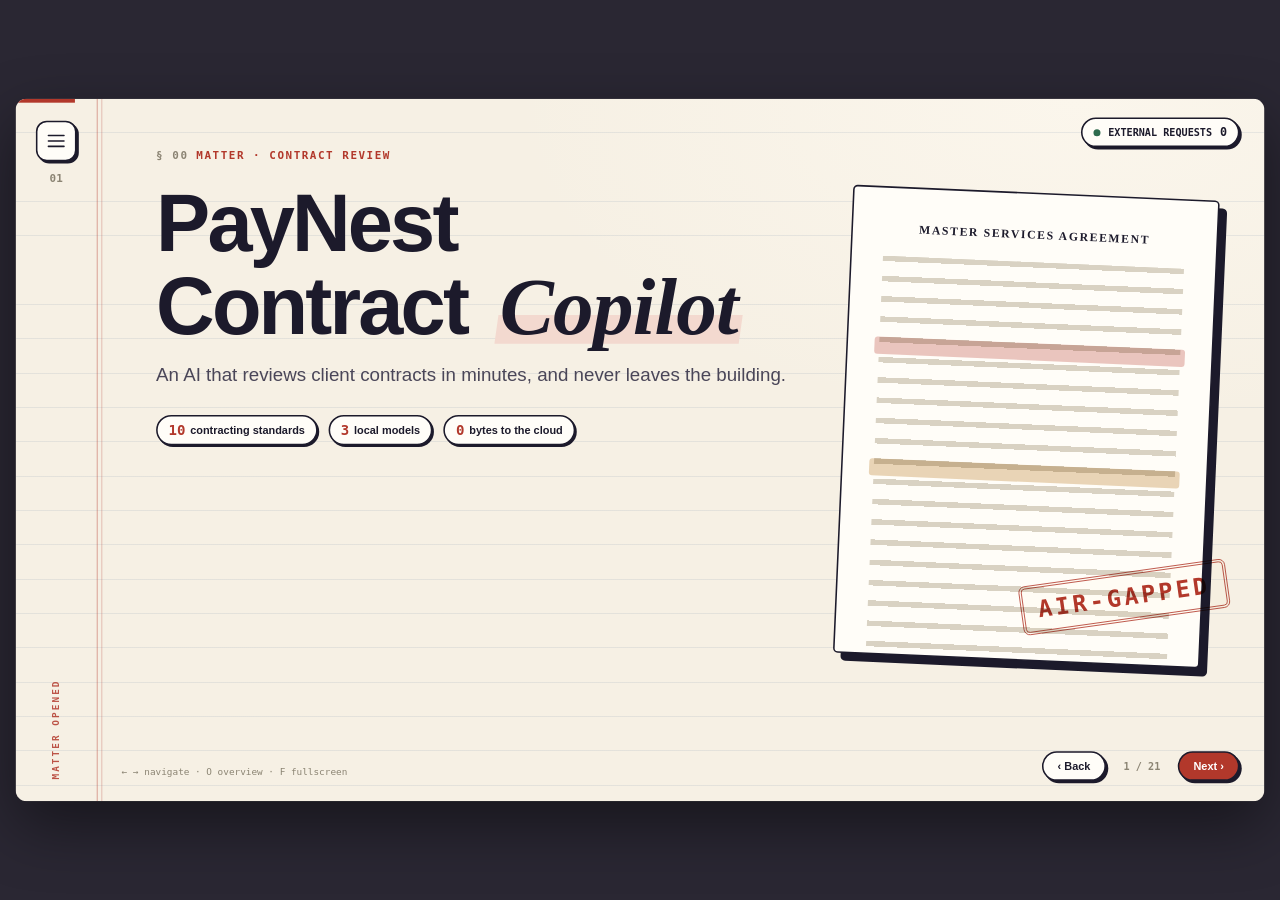
==== index.html @ e99d1cc1 "Publish the teaching presentation (GitHub Pages) Co-Authored-By: Claude Opus 5.5 <noreply@anthropic." ====
<!doctype html>
<html lang="en">
<head>
<meta charset="utf-8">
<meta name="viewport" content="width=device-width, initial-scale=1">
<title>PayNest Contract Copilot</title>
<link rel="stylesheet" href="css/deck.css?v=3">
<link rel="stylesheet" href="css/demos.css?v=3">
</head>
<body>
<!-- Icon set: inline, so the deck never fetches anything. -->
<svg width="0" height="0" style="position:absolute" aria-hidden="true">
  <symbol id="i-doc" viewBox="0 0 24 24"><path d="M14 3H6a2 2 0 0 0-2 2v14a2 2 0 0 0 2 2h12a2 2 0 0 0 2-2V9z"/><path d="M14 3v6h6M8 13h8M8 17h5"/></symbol>
  <symbol id="i-stack" viewBox="0 0 24 24"><path d="M7 3h10v4H7zM5 7h14v4H5zM3 11h18v10H3z"/><path d="M7 15h10M7 18h6"/></symbol>
  <symbol id="i-clock" viewBox="0 0 24 24"><circle cx="12" cy="12" r="9"/><path d="M12 7v5l3 2"/></symbol>
  <symbol id="i-flag" viewBox="0 0 24 24"><path d="M5 21V4M5 4h11l-2 4 2 4H5"/></symbol>
  <symbol id="i-cloud" viewBox="0 0 24 24"><path d="M7 18a5 5 0 0 1-.5-10A6 6 0 0 1 18 9a4.5 4.5 0 0 1-.5 9z"/></symbol>
  <symbol id="i-lock" viewBox="0 0 24 24"><rect x="5" y="11" width="14" height="10" rx="2"/><path d="M8 11V7a4 4 0 0 1 8 0v4"/></symbol>
  <symbol id="i-building" viewBox="0 0 24 24"><path d="M4 21V5l8-3 8 3v16M2 21h20M9 21v-4h6v4M8 8h1M15 8h1M8 12h1M15 12h1"/></symbol>
  <symbol id="i-chat" viewBox="0 0 24 24"><path d="M4 5h16v11H9l-5 4z"/><path d="M8 9h8M8 12h5"/></symbol>
  <symbol id="i-list" viewBox="0 0 24 24"><path d="M9 6h11M9 12h11M9 18h11M4 6h1M4 12h1M4 18h1"/></symbol>
  <symbol id="i-marker" viewBox="0 0 24 24"><path d="M15 4l5 5-9 9H6v-5z"/><path d="M4 21h16"/></symbol>
  <symbol id="i-pen" viewBox="0 0 24 24"><path d="M3 21c3-1 5-1 7 0s4 1 6 0M14 4l6 6-8 8-4 0 0-4z"/></symbol>
  <symbol id="i-send" viewBox="0 0 24 24"><path d="M3 11l18-8-8 18-2-8z"/></symbol>
  <symbol id="i-search" viewBox="0 0 24 24"><circle cx="11" cy="11" r="7"/><path d="M20 20l-4-4"/></symbol>
  <symbol id="i-chip" viewBox="0 0 24 24"><rect x="6" y="6" width="12" height="12" rx="2"/><path d="M9 2v4M15 2v4M9 18v4M15 18v4M2 9h4M2 15h4M18 9h4M18 15h4M10 10h4v4h-4z"/></symbol>
  <symbol id="i-shield" viewBox="0 0 24 24"><path d="M12 3l8 3v6c0 5-3.5 8-8 9-4.5-1-8-4-8-9V6z"/><path d="M9 12l2 2 4-4"/></symbol>
  <symbol id="i-eye" viewBox="0 0 24 24"><path d="M2 12s4-7 10-7 10 7 10 7-4 7-10 7S2 12 2 12z"/><circle cx="12" cy="12" r="3"/></symbol>
  <symbol id="i-gear" viewBox="0 0 24 24"><circle cx="12" cy="12" r="3"/><path d="M12 2v3M12 19v3M4.2 4.2l2.1 2.1M17.7 17.7l2.1 2.1M2 12h3M19 12h3M4.2 19.8l2.1-2.1M17.7 6.3l2.1-2.1"/></symbol>
  <symbol id="i-scale" viewBox="0 0 24 24"><path d="M12 3v18M7 21h10M5 7h14M5 7l-3 7a3 3 0 0 0 6 0zM19 7l-3 7a3 3 0 0 0 6 0z"/></symbol>
  <symbol id="i-pause" viewBox="0 0 24 24"><circle cx="12" cy="12" r="9"/><path d="M10 9v6M14 9v6"/></symbol>
  <symbol id="i-db" viewBox="0 0 24 24"><ellipse cx="12" cy="5" rx="8" ry="3"/><path d="M4 5v14c0 1.7 3.6 3 8 3s8-1.3 8-3V5M4 12c0 1.7 3.6 3 8 3s8-1.3 8-3"/></symbol>
  <symbol id="i-route" viewBox="0 0 24 24"><circle cx="5" cy="6" r="2"/><circle cx="19" cy="18" r="2"/><path d="M7 6h7a3 3 0 0 1 0 6H10a3 3 0 0 0 0 6h7"/></symbol>
  <symbol id="i-chart" viewBox="0 0 24 24"><path d="M4 20V4M4 20h16M8 16v-5M12 16V8M16 16v-3"/></symbol>
  <symbol id="i-hash" viewBox="0 0 24 24"><path d="M5 9h14M5 15h14M10 3L8 21M16 3l-2 18"/></symbol>
  <symbol id="i-bolt" viewBox="0 0 24 24"><path d="M13 2L4 14h7l-1 8 9-12h-7z"/></symbol>
  <symbol id="i-check" viewBox="0 0 24 24"><path d="M5 12l5 5 9-10"/></symbol>
  <symbol id="i-x" viewBox="0 0 24 24"><path d="M6 6l12 12M18 6L6 18"/></symbol>
  <symbol id="i-user" viewBox="0 0 24 24"><circle cx="12" cy="8" r="4"/><path d="M4 21a8 8 0 0 1 16 0"/></symbol>
  <symbol id="i-wifi" viewBox="0 0 24 24"><path d="M2 9a15 15 0 0 1 20 0M5 13a10 10 0 0 1 14 0M8.5 16.5a5 5 0 0 1 7 0M12 20h.01"/></symbol>
</svg>

<div class="stage"><div class="deck" id="deck">
  <div class="progress" id="progress"></div>
  <aside class="rail">
    <button class="menu-btn" id="menu" aria-label="All slides (O)"><i></i></button>
    <div class="rail-num" id="rail-num">01</div>
    <div class="rail-label" id="rail-label"></div>
  </aside>
  <div class="netbadge" id="netbadge" title="Real count: resources this page loaded from outside this machine">
    <span class="dot"></span><span>EXTERNAL REQUESTS</span><b id="net-count">0</b>
  </div>

  <!-- 01 Title -->
  <section class="slide" data-label="Matter opened">
    <div class="kicker"><span>§ 00</span>Matter · contract review</div>
    <h1 style="margin-top:26px">PayNest<br>Contract <em>Copilot</em></h1>
    <p class="lede">An AI that reviews client contracts in minutes, and never leaves the building.</p>
    <div class="title-chips reveal">
      <span class="chip"><b>10</b> contracting standards</span>
      <span class="chip"><b>3</b> local models</span>
      <span class="chip"><b>0</b> bytes to the cloud</span>
    </div>
    <div class="hero-doc" aria-hidden="true">
      <div class="paper-page">
        <div class="pp-head">MASTER SERVICES AGREEMENT</div>
        <div class="pp-lines"></div>
        <div class="scan-beam"></div>
      </div>
      <div class="stamp hero-stamp">Air-gapped</div>
    </div>
  </section>

  <!-- 02 Problem -->
  <section class="slide" data-label="The problem">
    <div class="kicker"><span>§ 01</span>The problem</div>
    <h2>The client writes the contract. <em>PayNest</em> carries the risk.</h2>
    <div class="body problem">
      <div class="prob-cards reveal">
        <div class="card prob"><div class="icon navy"><svg><use href="#i-stack"/></svg></div><b>Client paper</b><span>Long, one-sided, every client different</span></div>
        <div class="card prob"><div class="icon amber"><svg><use href="#i-clock"/></svg></div><b>Slow review</b><span>Lawyers read every clause by hand</span></div>
        <div class="card prob"><div class="icon"><svg><use href="#i-flag"/></svg></div><b>One miss</b><span>Can mean unlimited liability</span></div>
      </div>
      <div class="redline card">
        <div class="tag">CareWell · Clause 15.1</div>
        <p class="typed" data-text="Notwithstanding anything to the contrary in this Agreement, the Service Provider's liability for any Data Breach shall be unlimited."></p>
        <div class="stamp redline-stamp">Never accept</div>
      </div>
    </div>
  </section>

  <!-- 03 Promise -->
  <section class="slide" data-label="The promise">
    <div class="kicker"><span>§ 02</span>The promise</div>
    <h2>“Your data never leaves <em>PayNest</em>.”</h2>
    <p class="lede">So the AI can't go out. It has to come in.</p>
    <div class="body split-sketch">
      <figure class="sketch" data-src="images/05-air-gap.png" data-prompt="Air-gap"></figure>
      <div class="caps reveal">
        <div class="cap"><svg class="cap-ico"><use href="#i-lock"/></svg><p><b>Everything inside.</b> Contract, model and vectors live on one machine.</p></div>
        <div class="cap"><svg class="cap-ico"><use href="#i-cloud"/></svg><p><b>Nothing outside.</b> No internet, no external API, no cloud AI.</p></div>
        <div class="cap"><svg class="cap-ico"><use href="#i-route"/></svg><p><b>Data only moves</b> between parts that sit inside the fence.</p></div>
      </div>
    </div>
  </section>

  <!-- 04 Features -->
  <section class="slide" data-label="What it does">
    <div class="kicker"><span>§ 03</span>What it does</div>
    <h2>Upload a contract. Get a <em>negotiation plan</em>.</h2>
    <div class="body features reveal">
      <div class="feat card"><div class="icon navy"><svg><use href="#i-doc"/></svg></div><b>Plain-English summary</b><small>Key terms, each with its clause</small></div>
      <div class="feat card"><div class="icon navy"><svg><use href="#i-chat"/></svg></div><b>Ask the contract</b><small>Answers cite the page, or say “Not found”</small></div>
      <div class="feat card"><div class="icon"><svg><use href="#i-scale"/></svg></div><b>10-standard review</b><small>OK · Acceptable · Not acceptable · Missing</small></div>
      <div class="feat card"><div class="icon amber"><svg><use href="#i-marker"/></svg></div><b>Highlights in the PDF</b><small>Colour-coded, linked to each issue</small></div>
      <div class="feat card"><div class="icon ok"><svg><use href="#i-pen"/></svg></div><b>Lawyer sign-off</b><small>Risky findings wait for a human</small></div>
      <div class="feat card"><div class="icon ok"><svg><use href="#i-send"/></svg></div><b>Issues List</b><small>Formal amendments, ready to send</small></div>
    </div>
  </section>

  <!-- 05 Tech stack (sketch) -->
  <section class="slide" data-label="Tech stack">
    <div class="kicker"><span>§ 04</span>Tech stack</div>
    <h2>Every part runs <em>locally</em>.</h2>
    <div class="body split-sketch">
      <figure class="sketch" data-src="images/01-tech-stack.png" data-prompt="Prompt 1 · Tech stack"></figure>
      <div class="stack-list reveal">
        <div><span class="tag">UI</span>HTML · CSS · JS</div>
        <div><span class="tag">API</span>FastAPI</div>
        <div><span class="tag">Workflow</span>LangGraph</div>
        <div><span class="tag">Vectors</span>Chroma</div>
        <div><span class="tag">Models</span>Ollama</div>
        <div><span class="tag">Gateway</span>Bifrost</div>
        <div><span class="tag">Tracing</span>Langfuse</div>
        <div><span class="tag">Evals</span>Ragas</div>
        <p class="cap-line">Eight layers, one laptop. The cloud is crossed out.</p>
      </div>
    </div>
  </section>

  <!-- 06 Architecture (sketch) -->
  <section class="slide" data-label="Architecture">
    <div class="kicker"><span>§ 05</span>Architecture</div>
    <h2>One machine. Two zones. <em>Zero exits.</em></h2>
    <div class="body split-sketch">
      <figure class="sketch" data-src="images/02-architecture.png" data-prompt="Prompt 2 · Architecture"></figure>
      <div class="caps reveal">
        <div class="cap"><svg class="cap-ico"><use href="#i-user"/></svg><p><b>Lawyer → app.</b> Upload, chat, review in the browser.</p></div>
        <div class="cap"><svg class="cap-ico"><use href="#i-route"/></svg><p><b>App → Bifrost → Ollama.</b> Every model call through one gate.</p></div>
        <div class="cap"><svg class="cap-ico"><use href="#i-eye"/></svg><p><b>Dotted lines = traces</b> to Langfuse, on the same machine.</p></div>
        <div class="cap"><svg class="cap-ico"><use href="#i-x"/></svg><p><b>The wall.</b> Internet only for the one-time model download.</p></div>
      </div>
    </div>
  </section>

  <!-- 07 LIVE air-gap -->
  <section class="slide" data-label="Live · air-gap" data-demo="airgap">
    <div class="kicker"><span>§ 06</span>Live demo · <span class="live">simulated flow, real routes</span></div>
    <h2>Watch the packets. <em>None</em> leave.</h2>
    <div class="body" id="airgap"></div>
  </section>

  <!-- 08 Pipeline (sketch) -->
  <section class="slide" data-label="Pipeline">
    <div class="kicker"><span>§ 07</span>The pipeline</div>
    <h2>From PDF to <em>signed-off</em> review.</h2>
    <div class="body pipe">
      <figure class="sketch pipe-sketch" data-src="images/03-pipeline.png" data-prompt="Prompt 3 · Pipeline"></figure>
      <div class="pipe-notes reveal">
        <div class="cap"><svg class="cap-ico"><use href="#i-search"/></svg><p><b>1–4 · Find.</b> Cut the PDF into clauses, embed, pick the best 6 per standard.</p></div>
        <div class="cap"><svg class="cap-ico"><use href="#i-chip"/></svg><p><b>5 · Read.</b> The model labels one standard at a time.</p></div>
        <div class="cap"><svg class="cap-ico"><use href="#i-shield"/></svg><p><b>6–8 · Decide.</b> Python verifies and scores; a lawyer signs.</p></div>
      </div>
    </div>
  </section>

  <!-- 09 LIVE ingest -->
  <section class="slide" data-label="Live · ingest" data-demo="ingest">
    <div class="kicker"><span>§ 08</span>Live demo · upload</div>
    <h2>A contract becomes <em>clauses</em>.</h2>
    <div class="body" id="ingest"></div>
  </section>

  <!-- 10 Standards -->
  <section class="slide" data-label="The standards" data-demo="standards">
    <div class="kicker"><span>§ 09</span>The yardstick</div>
    <h2>Ten <em>standards</em>. Click one.</h2>
    <div class="body" id="standards"></div>
  </section>

  <!-- 11 LLM reads, Python decides -->
  <section class="slide" data-label="Reads vs decides" data-demo="split">
    <div class="kicker"><span>§ 10</span>The core rule</div>
    <h2>The model <em>reads</em>. Python <em>decides</em>.</h2>
    <div class="body" id="split"></div>
  </section>

  <!-- 12 LIVE review -->
  <section class="slide" data-label="Live · review" data-demo="review">
    <div class="kicker"><span>§ 11</span>Live replay · CareWell Hospitals</div>
    <h2>One click. <em>Ten verdicts.</em></h2>
    <div class="body" id="review"></div>
  </section>

  <!-- 12b Safety layers -->
  <section class="slide" data-label="Safety layers">
    <div class="kicker"><span>§ 12</span>Safety nets</div>
    <h2>Four nets. <em>One direction.</em></h2>
    <div class="body safety">
      <figure class="sketch tall" data-src="images/06-safety-layers.png" data-prompt="Safety layers"></figure>
      <div class="caps reveal">
        <div class="cap"><svg class="cap-ico"><use href="#i-shield"/></svg><p><b>Quote checked.</b> Not in the PDF? A lawyer decides.</p></div>
        <div class="cap"><svg class="cap-ico"><use href="#i-flag"/></svg><p><b>Walk-away words.</b> “Unlimited”, “at any time” trip an alarm.</p></div>
        <div class="cap"><svg class="cap-ico"><use href="#i-clock"/></svg><p><b>Days &amp; percent.</b> Python reads the number, not the model.</p></div>
        <div class="cap"><svg class="cap-ico"><use href="#i-pause"/></svg><p><b>Lawyer review.</b> Risky findings wait for a human.</p></div>
        <div class="note">Every net can only make a verdict <b>stricter</b>. Never milder.</div>
      </div>
    </div>
  </section>

  <!-- 13 LIVE grounding -->
  <section class="slide" data-label="Live · grounding" data-demo="grounding">
    <div class="kicker"><span>§ 13</span>Safety net 1 · grounding guard</div>
    <h2>No quote, no <em>claim</em>.</h2>
    <div class="body" id="grounding"></div>
  </section>

  <!-- 14 LIVE numbers + red flags -->
  <section class="slide" data-label="Live · checks" data-demo="checks">
    <div class="kicker"><span>§ 14</span>Safety net 2 · stricter-only checks</div>
    <h2>Python double-checks the <em>numbers</em>.</h2>
    <div class="body" id="checks"></div>
  </section>

  <!-- 15 Prompt injection -->
  <section class="slide" data-label="Prompt injection" data-demo="inject">
    <div class="kicker"><span>§ 15</span>Planted attack · Northstar Bank</div>
    <h2>The contract tried to <em>instruct</em> the AI.</h2>
    <div class="body" id="inject"></div>
  </section>

  <!-- 16 LIVE score -->
  <section class="slide" data-label="Live · score" data-demo="score">
    <div class="kicker"><span>§ 16</span>Live calculator</div>
    <h2>Risk is <em>arithmetic</em>, not vibes.</h2>
    <div class="body" id="score"></div>
  </section>

  <!-- 17 Human gate -->
  <section class="slide" data-label="Human gate" data-demo="gate">
    <div class="kicker"><span>§ 17</span>Live demo · LangGraph interrupt</div>
    <h2>High risk? A <em>lawyer</em> signs.</h2>
    <div class="body" id="gate"></div>
  </section>

  <!-- 18 Observability -->
  <section class="slide" data-label="Observability">
    <div class="kicker"><span>§ 18</span>Observability</div>
    <h2>See every step. <em>Locally.</em></h2>
    <div class="body split-sketch">
      <figure class="sketch" data-src="images/04-observability.png" data-prompt="Prompt 4 · Observability"></figure>
      <div class="obs reveal">
        <div class="card obs-row"><div class="icon navy"><svg><use href="#i-route"/></svg></div><div><b>Bifrost</b><span>Which model? How long? Allowed?</span></div></div>
        <div class="card obs-row"><div class="icon"><svg><use href="#i-eye"/></svg></div><div><b>Langfuse</b><span>Which clauses, which prompt, which answer</span></div></div>
        <div class="card obs-row"><div class="icon ok"><svg><use href="#i-check"/></svg></div><div><b>Ragas</b><span>Is the answer faithful to the contract?</span></div></div>
      </div>
    </div>
  </section>

  <!-- 19 Results -->
  <section class="slide" data-label="Results" data-demo="results">
    <div class="kicker"><span>§ 19</span>Evaluation · 5 synthetic contracts</div>
    <h2>Tested. <em>Honestly.</em></h2>
    <div class="body" id="results"></div>
  </section>

  <!-- 20 Close -->
  <section class="slide" data-label="Takeaways" data-demo="close">
    <div class="kicker"><span>§ 20</span>Takeaways</div>
    <h2>Five ideas to take <em>home</em>.</h2>
    <div class="body" id="close"></div>
  </section>

  <div class="hint">← → navigate · O overview · F fullscreen</div>
  <nav class="nav">
    <button class="back" id="back">‹ Back</button>
    <span class="count" id="count">1 / 20</span>
    <button class="next" id="next">Next ›</button>
  </nav>
  <div class="overview" id="overview"><h3>ALL SLIDES · press O to close</h3><div class="ov-grid" id="ov-grid"></div></div>
</div></div>

<script src="js/data.js?v=3"></script>
<script src="js/deck.js?v=3"></script>
<script src="js/demo_airgap.js?v=3"></script>
<script src="js/demo_ingest.js?v=3"></script>
<script src="js/demo_standards.js?v=3"></script>
<script src="js/demo_review.js?v=3"></script>
<script src="js/demo_guards.js?v=3"></script>
<script src="js/demo_score.js?v=3"></script>
<script src="js/demo_gate.js?v=3"></script>
<script src="js/demo_results.js?v=3"></script>
</body>
</html>
---- css/deck.css ----
/* PayNest Contract Copilot — deck theme. Legal pad paper, seal-red ink, hard shadows.
   System fonts only: this deck makes no network requests (see the live counter, top right). */
:root {
  --paper: #f6f0e4; --paper-2: #efe6d3; --card: #fffdf8;
  --ink: #1c1a2b; --ink-2: #4a4658; --muted: #8b8473; --line: #d8ccb5; --rule: rgba(64, 98, 140, .10);
  --seal: #b2382b; --seal-soft: #f3d9cf; --ok: #2e6b4e; --ok-soft: #d8eadf;
  --amber: #b7791f; --amber-soft: #f7e7c3; --navy: #23305e; --navy-soft: #dfe3f1; --hl: #f5df7a;
  --shadow: 5px 5px 0 var(--ink); --shadow-sm: 3px 3px 0 var(--ink);
  --sans: -apple-system, BlinkMacSystemFont, "SF Pro Display", "Helvetica Neue", Arial, sans-serif;
  --serif: Charter, "Bitstream Charter", "Iowan Old Style", Georgia, serif;
  --mono: ui-monospace, "SF Mono", Menlo, Consolas, monospace;
}
* { box-sizing: border-box; }
html, body { margin: 0; height: 100%; background: #2a2733; overflow: hidden; }
body { font-family: var(--sans); color: var(--ink); -webkit-font-smoothing: antialiased; }
button { font: inherit; color: inherit; cursor: pointer; }

/* ---------- Stage: a fixed 1600×900 canvas scaled to the window ---------- */
.stage { position: fixed; inset: 0; overflow: hidden; }
.deck {
  position: absolute; left: 50%; top: 50%; width: 1600px; height: 900px; overflow: hidden;
  transform-origin: 50% 50%; transform: translate(-50%, -50%); border-radius: 14px; box-shadow: 0 30px 80px rgba(0,0,0,.45);
  background:
    repeating-linear-gradient(to bottom, transparent 0 43px, var(--rule) 43px 44px),
    radial-gradient(1200px 700px at 85% 0%, #fbf6ec 0%, transparent 60%), var(--paper);
}
.deck::before { /* legal-pad double margin rule */
  content: ""; position: absolute; top: 0; bottom: 0; left: 104px; width: 5px; z-index: 2; pointer-events: none;
  border-left: 1.5px solid rgba(178,56,43,.55); border-right: 1.5px solid rgba(178,56,43,.35);
}
.progress { position: absolute; top: 0; left: 0; height: 5px; background: var(--seal); z-index: 5; transition: width .5s cubic-bezier(.2,.8,.2,1); }

/* ---------- Rail ---------- */
.rail { position: absolute; left: 0; top: 0; bottom: 0; width: 104px; display: flex; flex-direction: column; align-items: center; padding: 28px 0; z-index: 4; }
.menu-btn { width: 52px; height: 52px; border: 2.5px solid var(--ink); border-radius: 14px; background: var(--card); box-shadow: var(--shadow-sm); display: grid; place-items: center; transition: transform .15s; }
.menu-btn:hover { transform: translate(-1px,-1px); box-shadow: 4px 4px 0 var(--ink); }
.menu-btn i { display: block; width: 22px; height: 2.5px; background: var(--ink); border-radius: 2px; box-shadow: 0 -7px 0 var(--ink), 0 7px 0 var(--ink); }
.rail-num { margin-top: 14px; font: 600 14px var(--mono); color: var(--muted); }
.rail-label { margin-top: auto; writing-mode: vertical-rl; transform: rotate(180deg); font: 600 12px var(--mono); letter-spacing: .22em; color: var(--seal); text-transform: uppercase; opacity: .85; }

/* ---------- Top-right live network badge ---------- */
.netbadge { position: absolute; top: 24px; right: 32px; z-index: 6; display: flex; align-items: center; gap: 10px; padding: 8px 14px; border: 2px solid var(--ink); border-radius: 999px; background: var(--card); box-shadow: var(--shadow-sm); font: 600 13px var(--mono); }
.netbadge .dot { width: 9px; height: 9px; border-radius: 50%; background: var(--ok); box-shadow: 0 0 0 0 rgba(46,107,78,.6); animation: pulse 2s infinite; }
.netbadge.bad .dot { background: var(--seal); }
.netbadge b { font-size: 15px; }
@keyframes pulse { 70% { box-shadow: 0 0 0 9px rgba(46,107,78,0); } 100% { box-shadow: 0 0 0 0 rgba(46,107,78,0); } }

/* ---------- Footer nav ---------- */
.nav { position: absolute; right: 32px; bottom: 26px; display: flex; align-items: center; gap: 14px; z-index: 6; }
.nav button { padding: 9px 18px; border: 2.5px solid var(--ink); border-radius: 999px; background: var(--card); box-shadow: var(--shadow-sm); font-weight: 700; font-size: 14px; }
.nav .next { background: var(--seal); color: #fff; }
.nav button:active { transform: translate(2px,2px); box-shadow: 1px 1px 0 var(--ink); }
.nav .count { font: 600 13px var(--mono); color: var(--muted); min-width: 64px; text-align: center; }
.hint { position: absolute; left: 136px; bottom: 30px; font: 12px var(--mono); color: var(--muted); z-index: 6; }

/* ---------- Slides ---------- */
.slide { position: absolute; inset: 0 0 0 104px; padding: 64px 72px 90px 76px; opacity: 0; visibility: hidden; transform: translateX(40px); transition: opacity .55s ease, transform .65s cubic-bezier(.2,.8,.2,1), visibility 0s .6s; }
.slide.active { opacity: 1; visibility: visible; transform: none; transition: opacity .55s ease, transform .65s cubic-bezier(.2,.8,.2,1); }
.slide.prev { transform: translateX(-40px); }
.kicker { font: 600 14px var(--mono); letter-spacing: .14em; color: var(--seal); text-transform: uppercase; }
.kicker span { color: var(--muted); margin-right: 10px; }
h1, h2 { margin: 10px 0 0; font-weight: 850; letter-spacing: -.035em; line-height: 1.02; }
h1 { font-size: 104px; }
h2 { font-size: 62px; max-width: 1180px; }
em { font-family: var(--serif); font-style: italic; font-weight: 700; letter-spacing: -.01em; position: relative; z-index: 0; white-space: nowrap; margin: 0 .1em 0 .16em; }
em::after { content: ""; position: absolute; left: -4px; right: -4px; bottom: .08em; height: .36em; background: var(--seal-soft); z-index: -1; transform: skewX(-8deg); }
.lede { margin-top: 18px; font-size: 24px; color: var(--ink-2); max-width: 900px; line-height: 1.4; }
.body { position: absolute; left: 76px; right: 72px; top: 250px; bottom: 96px; }

/* ---------- Building blocks ---------- */
.card { background: var(--card); border: 2.5px solid var(--ink); border-radius: 18px; box-shadow: var(--shadow); }
.tag { display: inline-block; padding: 4px 10px; border-radius: 6px; background: var(--ink); color: #fff; font: 700 11px var(--mono); letter-spacing: .14em; text-transform: uppercase; }
.icon { width: 76px; height: 76px; border: 2.5px solid var(--ink); border-radius: 20px; display: grid; place-items: center; box-shadow: var(--shadow-sm); background: var(--seal); color: #fff; flex: none; }
.icon svg { width: 40px; height: 40px; stroke: currentColor; fill: none; stroke-width: 2; stroke-linecap: round; stroke-linejoin: round; }
.icon.navy { background: var(--navy); } .icon.ok { background: var(--ok); } .icon.amber { background: var(--amber); } .icon.paper { background: var(--card); color: var(--ink); }
.note { background: #fbf2c4; border: 2px solid #e6d38a; padding: 14px 18px; font-size: 17px; line-height: 1.45; box-shadow: 2px 3px 0 rgba(0,0,0,.08); transform: rotate(-.6deg); }
.mono { font-family: var(--mono); }
.stamp { display: inline-block; padding: 10px 18px; border: 4px double var(--seal); color: var(--seal); font: 800 22px var(--mono); letter-spacing: .14em; text-transform: uppercase; border-radius: 8px; transform: rotate(-8deg); background: rgba(255,253,248,.6); mix-blend-mode: multiply; }
.stamp.ok { border-color: var(--ok); color: var(--ok); }
.stamp.drop { animation: stampin .5s cubic-bezier(.3,1.6,.5,1) both; }
@keyframes stampin { from { opacity: 0; transform: rotate(-8deg) scale(2.2); } to { opacity: 1; transform: rotate(-8deg) scale(1); } }
.pill { display: inline-flex; align-items: center; gap: 6px; padding: 4px 11px; border-radius: 999px; font: 700 13px var(--sans); border: 1.5px solid currentColor; white-space: nowrap; }
.s-ok { color: var(--ok); background: var(--ok-soft); } .s-acc { color: #8a5a10; background: var(--amber-soft); }
.s-no { color: var(--seal); background: var(--seal-soft); } .s-miss { color: #7a1f17; background: #f0c6bd; }
.s-fine { color: var(--ink-2); background: #ebe5d8; } .s-na { color: var(--muted); background: #eee9de; } .s-rev { color: var(--navy); background: var(--navy-soft); }
.btn { padding: 12px 20px; border: 2.5px solid var(--ink); border-radius: 12px; background: var(--card); box-shadow: var(--shadow-sm); font-weight: 750; font-size: 16px; transition: transform .1s; }
.btn.primary { background: var(--ink); color: #fff; } .btn.seal { background: var(--seal); color: #fff; }
.btn:hover { transform: translate(-1px,-1px); } .btn:active { transform: translate(2px,2px); box-shadow: 1px 1px 0 var(--ink); }
.btn:disabled { opacity: .45; cursor: default; transform: none; }
.live { display: inline-flex; align-items: center; gap: 7px; font: 700 12px var(--mono); letter-spacing: .14em; color: var(--seal); }
.live::before { content: ""; width: 8px; height: 8px; border-radius: 50%; background: var(--seal); animation: blink 1.2s infinite; }
@keyframes blink { 50% { opacity: .2; } }
.reveal > * { opacity: 0; transform: translateY(16px); }
.slide.active .reveal > * { animation: rise .6s cubic-bezier(.2,.8,.2,1) forwards; }
.slide.active .reveal > *:nth-child(2) { animation-delay: .1s; } .slide.active .reveal > *:nth-child(3) { animation-delay: .2s; }
.slide.active .reveal > *:nth-child(4) { animation-delay: .3s; } .slide.active .reveal > *:nth-child(5) { animation-delay: .4s; }
.slide.active .reveal > *:nth-child(6) { animation-delay: .5s; } .slide.active .reveal > *:nth-child(7) { animation-delay: .6s; }
.slide.active .reveal > *:nth-child(8) { animation-delay: .7s; }
@keyframes rise { to { opacity: 1; transform: none; } }

/* ---------- Sketch image slots (Excalidraw images) ---------- */
.sketch { position: relative; margin: 0; border: 2.5px dashed var(--line); border-radius: 18px; background: rgba(255,253,248,.55); display: grid; place-items: center; overflow: hidden; }
.sketch img { width: 100%; height: 100%; max-height: 100%; object-fit: contain; display: block; min-height: 0; }
.sketch.loaded { border: 2.5px solid var(--ink); background: #fbf2e6; box-shadow: var(--shadow); }
.sketch .ph { text-align: center; color: var(--muted); font: 15px var(--mono); line-height: 1.7; padding: 20px; }
.sketch .ph b { display: block; color: var(--ink-2); font-size: 18px; }
.sketch.loaded .ph { display: none; }

/* ---------- Overview (press O) ---------- */
.overview { position: absolute; inset: 0; z-index: 20; background: rgba(28,26,43,.94); padding: 50px 60px; display: none; overflow: auto; }
.overview.open { display: block; }
.overview h3 { color: #fff; font: 700 14px var(--mono); letter-spacing: .2em; margin: 0 0 24px; }
.ov-grid { display: grid; grid-template-columns: repeat(5, 1fr); gap: 18px; }
.ov-item { text-align: left; padding: 16px 18px; min-height: 110px; border-radius: 14px; border: 2px solid #4a4658; background: #2d2a3d; color: #e9e3d6; transition: transform .15s, border-color .15s; }
.ov-item:hover, .ov-item.cur { border-color: var(--seal); transform: translateY(-3px); }
.ov-item small { display: block; font: 600 12px var(--mono); color: #c98a7f; letter-spacing: .12em; margin-bottom: 8px; }
.ov-item span { font-weight: 750; font-size: 17px; line-height: 1.25; }
---- css/demos.css ----
/* Slide layouts and live demos. */
.muted { color: var(--muted); }
.chip { display: inline-flex; align-items: center; gap: 6px; padding: 7px 14px; border: 2px solid var(--ink); border-radius: 999px; background: var(--card); font: 600 14px var(--sans); box-shadow: 2px 2px 0 var(--ink); }
.chip b { font: 800 18px var(--mono); color: var(--seal); }
.meter { position: relative; height: 14px; margin-top: 14px; border-radius: 8px; border: 2px solid var(--ink);
  background: linear-gradient(90deg, var(--ok-soft) 0 20%, var(--amber-soft) 20% 45%, var(--seal-soft) 45% 70%, #e9b3a8 70%); }
.meter i { position: absolute; top: -8px; width: 4px; height: 26px; margin-left: -2px; background: var(--ink); border-radius: 2px; transition: left .25s; }
.meter-scale { display: grid; grid-template-columns: 20fr 25fr 25fr 30fr; margin-top: 6px; font-size: 11px; color: var(--muted); }
.rv-num b { font: 850 64px var(--sans); letter-spacing: -.04em; } .rv-num small { font: 600 18px var(--mono); color: var(--muted); }

/* 01 title */
.title-chips { display: flex; gap: 14px; margin-top: 34px; }
.hero-doc { position: absolute; right: 70px; top: 120px; width: 470px; height: 600px; }
.paper-page { position: absolute; inset: 0; background: var(--card); border: 2.5px solid var(--ink); border-radius: 6px; box-shadow: 10px 10px 0 var(--ink); padding: 44px 40px; overflow: hidden; transform: rotate(2.5deg); }
.pp-head { font: 700 15px var(--serif); text-align: center; letter-spacing: .14em; margin-bottom: 26px; }
.pp-lines { height: 100%; background: repeating-linear-gradient(to bottom, #d9d2c3 0 7px, transparent 7px 26px); position: relative; }
.pp-lines::before, .pp-lines::after { content: ""; position: absolute; left: -6px; right: -6px; height: 22px; border-radius: 4px; mix-blend-mode: multiply; animation: hl 6s infinite; }
.pp-lines::before { top: 104px; background: rgba(178,56,43,.28); }
.pp-lines::after { top: 260px; background: rgba(183,121,31,.3); animation-delay: 1.2s; }
@keyframes hl { 0%, 25% { opacity: 0; transform: scaleX(0); transform-origin: left; } 35%, 90% { opacity: 1; transform: scaleX(1); } 100% { opacity: 0; } }
.scan-beam { position: absolute; left: 0; right: 0; height: 70px; top: -70px; background: linear-gradient(to bottom, transparent, rgba(35,48,94,.14), transparent); border-bottom: 2px solid rgba(35,48,94,.45); animation: scan 3.6s cubic-bezier(.5,0,.5,1) infinite; }
@keyframes scan { to { top: 100%; } }
.hero-stamp { position: absolute; right: -24px; bottom: 50px; font-size: 30px; animation: stampin .6s 1s cubic-bezier(.3,1.6,.5,1) both; }

/* 02 problem */
.prob-cards { display: grid; grid-template-columns: repeat(3, 1fr); gap: 26px; }
.prob { padding: 26px; display: flex; flex-direction: column; gap: 10px; }
.prob b { font-size: 26px; margin-top: 10px; } .prob span { color: var(--ink-2); font-size: 18px; }
.redline { margin-top: 34px; padding: 26px 30px; position: relative; }
.typed { font: 26px/1.5 var(--serif); margin: 14px 0 0; min-height: 80px; }
.typed.done { background: linear-gradient(transparent 62%, var(--seal-soft) 62%); }
.typed::after { content: "▍"; color: var(--seal); animation: blink 1s infinite; } .typed.done::after { content: ""; }
.redline-stamp { position: absolute; right: 30px; top: -22px; }

/* 03 promise */
.promise { display: grid; grid-template-columns: 1fr 120px 1.4fr; align-items: center; gap: 30px; }
.icon.big { width: 120px; height: 120px; border-radius: 30px; } .icon.big svg { width: 64px; height: 64px; }
.promise-cloud { display: flex; flex-direction: column; align-items: center; gap: 16px; font: 700 22px var(--sans); position: relative; opacity: .7; }
.promise-cloud .stamp { position: absolute; top: -46px; right: -10px; font-size: 18px; }
.promise-wall { height: 360px; display: grid; place-items: center; background: repeating-linear-gradient(0deg, var(--seal) 0 26px, #8e2a20 26px 30px); border: 2.5px solid var(--ink); border-radius: 10px; box-shadow: var(--shadow); color: #fff; }
.promise-wall svg { width: 50px; height: 50px; stroke: currentColor; fill: none; stroke-width: 2; background: var(--seal); padding: 6px; border-radius: 8px; }
.promise-home { padding: 34px; display: flex; flex-direction: column; align-items: center; gap: 22px; } .promise-home > b { font-size: 24px; }
.home-row { display: flex; gap: 12px; flex-wrap: wrap; justify-content: center; }
.mini { display: inline-flex; align-items: center; gap: 8px; padding: 9px 14px; border: 2px solid var(--ink); border-radius: 12px; font-weight: 700; background: var(--paper); }
.mini svg { width: 22px; height: 22px; stroke: var(--seal); fill: none; stroke-width: 2; }

/* 04 features */
.features { display: grid; grid-template-columns: repeat(3, 1fr); grid-template-rows: 1fr 1fr; gap: 24px; }
.feat { padding: 26px; display: flex; flex-direction: column; gap: 10px; transition: transform .2s; }
.feat:hover { transform: translate(-3px,-3px); box-shadow: 8px 8px 0 var(--ink); }
.feat b { font-size: 24px; margin-top: 8px; } .feat small { font-size: 16px; color: var(--ink-2); }

/* sketch slides */
.split-sketch { display: grid; grid-template-columns: 1fr 380px; gap: 34px; }
.stack-list { display: grid; gap: 10px; align-content: center; }
.stack-list div { display: flex; align-items: center; gap: 12px; font-weight: 700; font-size: 19px; padding: 8px 12px; background: var(--card); border: 2px solid var(--ink); border-radius: 12px; }
.stack-list .tag { width: 96px; text-align: center; }
.zones { display: grid; gap: 20px; align-content: center; }
.zone { padding: 20px 22px; } .zone p { margin: 10px 0 0; font-size: 21px; font-weight: 700; }
.zone.dashed { border-style: dashed; box-shadow: none; background: transparent; }
.obs { display: grid; gap: 18px; align-content: center; }
.obs-row { display: flex; gap: 16px; align-items: center; padding: 18px; }
.obs-row b { display: block; font-size: 22px; } .obs-row span { color: var(--ink-2); font-size: 16px; }
.pipe { display: grid; grid-template-rows: 1fr auto; gap: 22px; }
.pipe-strip { display: grid; grid-template-columns: repeat(8, 1fr); gap: 10px; }
.pipe-strip div { display: flex; flex-direction: column; align-items: center; gap: 6px; padding: 12px 6px; border: 2px solid var(--ink); border-radius: 14px; background: var(--card); font-weight: 750; font-size: 15px; animation: lit 8s infinite; }
.pipe-strip svg { width: 28px; height: 28px; stroke: var(--seal); fill: none; stroke-width: 2; }
.pipe-strip div:nth-child(2) { animation-delay: 1s; } .pipe-strip div:nth-child(3) { animation-delay: 2s; } .pipe-strip div:nth-child(4) { animation-delay: 3s; }
.pipe-strip div:nth-child(5) { animation-delay: 4s; } .pipe-strip div:nth-child(6) { animation-delay: 5s; } .pipe-strip div:nth-child(7) { animation-delay: 6s; } .pipe-strip div:nth-child(8) { animation-delay: 7s; }
@keyframes lit { 0%, 12% { background: var(--ink); color: #fff; box-shadow: 4px 4px 0 var(--seal); transform: translateY(-4px); } 14%, 100% { background: var(--card); color: var(--ink); box-shadow: none; transform: none; } }

/* 07 air-gap */
.ag-wrap { display: grid; grid-template-columns: 1fr 380px; gap: 22px; height: 100%; }
.ag-svg { width: 100%; height: 100%; }
.ag-machine { fill: rgba(255,253,248,.7); stroke: var(--ink); stroke-width: 2.5; stroke-dasharray: 10 7; }
.ag-docker { fill: rgba(35,48,94,.05); stroke: var(--navy); stroke-width: 2; stroke-dasharray: 3 5; }
.ag-zone { font: 700 13px var(--mono); letter-spacing: .14em; fill: var(--muted); } .ag-dz { fill: var(--navy); }
.ag-node rect { fill: var(--card); stroke: var(--ink); stroke-width: 2.5; filter: drop-shadow(4px 4px 0 var(--ink)); transition: fill .2s; }
.ag-node.hot rect { fill: #fff3c2; } .ag-node.deny rect { fill: var(--seal-soft); stroke: var(--seal); }
.ag-ico { stroke: var(--seal); fill: none; stroke-width: 2; }
.ag-label { font: 750 16px var(--sans); text-anchor: middle; fill: var(--ink); } .ag-sub { font: 12px var(--mono); text-anchor: middle; fill: var(--ink-2); }
.ag-path { fill: none; stroke: var(--line); stroke-width: 4; stroke-linecap: round; stroke-linejoin: round; }
.ag-blocked { stroke: var(--seal); stroke-dasharray: 2 10; opacity: .5; }
.ag-wall { stroke: var(--seal); stroke-width: 8; stroke-dasharray: 22 6; }
.ag-cloud { stroke: var(--muted); fill: none; stroke-width: 1.5; opacity: .6; } .ag-cloud text { stroke: none; fill: var(--muted); }
.ag-dot { stroke: #fff; stroke-width: 2.5; }
.ag-x { opacity: 0; transition: opacity .2s; } .ag-x.on { opacity: 1; }
.ag-x circle { fill: var(--seal); } .ag-x path { stroke: #fff; stroke-width: 4; stroke-linecap: round; }
.ag-side { display: flex; flex-direction: column; gap: 14px; min-height: 0; }
.ag-btns { display: grid; grid-template-columns: 1fr 1fr; gap: 10px; }
.ag-btns .btn { display: flex; align-items: center; gap: 8px; font-size: 14px; padding: 10px 12px; }
.ag-btns svg { width: 20px; height: 20px; stroke: currentColor; fill: none; stroke-width: 2; flex: none; }
.ag-stats { display: grid; grid-template-columns: repeat(3, 1fr); padding: 14px 10px; text-align: center; }
.ag-stats b { display: block; font: 850 34px var(--sans); } .ag-stats span { font-size: 12px; color: var(--ink-2); line-height: 1.2; display: block; }
.ag-stats .ok b { color: var(--ok); } .ag-stats .bad b { color: var(--seal); }
.ag-log { flex: 1; min-height: 0; overflow: hidden; background: var(--ink); color: #e8e2d4; border-radius: 14px; padding: 12px 14px; font: 12.5px/1.65 var(--mono); }
.ag-log div { animation: rise .3s forwards; } .ag-log span { color: #8b8473; margin-right: 8px; }
.ag-log .ok { color: #9fd4b4; } .ag-log .bad { color: #f2a596; } .ag-log i { color: #c9c2b3; }

/* 09 ingest */
.ing-wrap { display: grid; grid-template-columns: 250px 40px 1fr 40px 260px; gap: 14px; height: 100%; align-items: stretch; }
.ing-col { display: flex; flex-direction: column; gap: 14px; min-height: 0; } .ing-col.grow { min-width: 0; }
.ing-title { display: flex; align-items: center; gap: 8px; font-weight: 800; font-size: 18px; }
.ing-title svg { width: 24px; height: 24px; stroke: var(--seal); fill: none; stroke-width: 2; } .ing-title b { font: 800 20px var(--mono); color: var(--seal); margin-left: auto; }
.ing-pages { display: grid; grid-template-columns: repeat(3, 1fr); gap: 10px; }
.ing-page { aspect-ratio: .75; background: var(--card); border: 2px solid var(--ink); border-radius: 4px; padding: 8px 7px; display: flex; flex-direction: column; gap: 5px; position: relative; transition: all .2s; }
.ing-page i { height: 4px; background: #d9d2c3; border-radius: 2px; } .ing-page i:nth-child(2n) { width: 70%; }
.ing-page span { position: absolute; bottom: 3px; right: 6px; font: 10px var(--mono); color: var(--muted); }
.ing-page.on { background: #fff3c2; box-shadow: 3px 3px 0 var(--seal); transform: translate(-2px,-2px); }
.ing-arrow { display: grid; place-items: center; font-size: 34px; color: var(--seal); }
.ing-chunks { flex: 1; display: flex; flex-wrap: wrap; align-content: flex-start; gap: 6px; overflow: hidden; padding: 4px; }
.ing-chunk { width: 74px; height: 40px; border: 2px solid var(--ink); border-radius: 7px; background: var(--card); padding: 3px 6px; font: 700 11px var(--mono); animation: pop .25s cubic-bezier(.3,1.6,.5,1); position: relative; overflow: hidden; }
.ing-chunk i { position: absolute; left: 6px; bottom: 5px; height: 6px; width: calc(var(--w) * .6); background: var(--line); border-radius: 3px; }
.ing-chunk.vec i { background: repeating-linear-gradient(90deg, var(--navy) 0 3px, var(--seal) 3px 5px, #b7791f 5px 7px, var(--ok) 7px 9px); }
.ing-chunk:hover { background: #fff3c2; }
@keyframes pop { from { transform: scale(.3); opacity: 0; } }
.ing-tip { font-size: 13px; color: var(--ink-2); min-height: 20px; }
.ing-db { position: relative; flex: 1; max-height: 300px; border: 2.5px solid var(--ink); border-radius: 50% / 34px; background: var(--card); overflow: hidden; display: flex; flex-direction: column; align-items: center; justify-content: center; box-shadow: var(--shadow); }
.ing-db b { position: relative; font: 850 54px var(--sans); z-index: 1; } .ing-db span { position: relative; z-index: 1; font: 600 14px var(--mono); }
.ing-fill { position: absolute; left: 0; right: 0; bottom: 0; height: 0; background: var(--navy-soft); border-top: 3px solid var(--navy); transition: height .2s; }
.ing-chips { display: flex; flex-wrap: wrap; gap: 8px; } .ing-chips .chip { font-size: 12px; padding: 5px 10px; box-shadow: none; }

/* 10 standards */
.std-grid { display: grid; grid-template-columns: repeat(5, 1fr); grid-template-rows: 1fr 1fr; gap: 18px; height: calc(100% - 34px); }
.std { border: 0; padding: 0; background: none; perspective: 1000px; text-align: left; }
.std-in { position: relative; width: 100%; height: 100%; transition: transform .6s cubic-bezier(.2,.8,.2,1); transform-style: preserve-3d; }
.std.flip .std-in { transform: rotateY(180deg); }
.std-face, .std-back { position: absolute; inset: 0; backface-visibility: hidden; -webkit-backface-visibility: hidden; padding: 16px; display: flex; flex-direction: column; gap: 10px; }
.std-back { transform: rotateY(180deg); gap: 8px; box-shadow: 5px 5px 0 var(--seal); }
.std-back { overflow: hidden; }
.std-back > div { min-height: 0; }
.std-back { justify-content: space-around; }
.std-back p { margin: 4px 0 0; font-size: 14px; line-height: 1.3; color: var(--ink); font-weight: 600; }
.std-back .pill { font-size: 11px; padding: 2px 8px; }
.std-top { display: flex; justify-content: space-between; align-items: flex-start; }
.std-top .icon { width: 58px; height: 58px; border-radius: 16px; } .std-top svg { width: 30px; height: 30px; }
.std-id { font: 800 26px var(--mono); color: var(--muted); }
.std-face b { font-size: 19px; line-height: 1.2; }
.std-w { margin-top: auto; color: var(--seal); letter-spacing: 2px; } .std-w span { color: var(--line); } .std-w small { color: var(--muted); letter-spacing: 0; font: 12px var(--mono); }
.std-key { position: absolute; top: 34px; left: 86px; background: var(--seal); }
.std-foot { margin-top: 12px; font-size: 13px; color: var(--muted); }

/* 11 split */
.split-wrap { display: grid; grid-template-columns: 1fr 120px 1fr; gap: 10px; height: 100%; }
.split-side { padding: 24px; display: flex; flex-direction: column; gap: 16px; }
.split-head { display: flex; gap: 14px; align-items: center; } .split-head b { display: block; font-size: 26px; } .split-head span { color: var(--muted); font: 13px var(--mono); }
.split-allowed { display: flex; flex-wrap: wrap; gap: 6px; }
.split-json { flex: 1; margin: 0; background: var(--ink); color: #f1e9d8; border-radius: 12px; padding: 16px; font-size: 15px; line-height: 1.5; white-space: pre-wrap; }
.split-no { font-size: 13px; color: var(--seal); }
.split-mid { display: flex; flex-direction: column; align-items: center; justify-content: center; gap: 8px; font-weight: 700; color: var(--seal); }
.split-arrow { width: 100%; height: 4px; background: var(--seal); position: relative; } .split-arrow::after { content: ""; position: absolute; right: -2px; top: -8px; border: 10px solid transparent; border-left: 14px solid var(--seal); border-right: 0; }
.split-jobs { display: grid; gap: 10px; }
.job { display: grid; grid-template-columns: 30px 1fr auto 30px; align-items: center; gap: 12px; padding: 11px 14px; border: 2px solid var(--line); border-radius: 12px; opacity: .45; transition: all .3s; }
.job > svg { width: 24px; height: 24px; stroke: var(--seal); fill: none; stroke-width: 2; }
.job b { font-size: 17px; } .job span { font-size: 12px; color: var(--muted); }
.job .tick { width: 26px; height: 26px; border-radius: 50%; background: var(--ok); display: grid; place-items: center; transform: scale(0); transition: transform .3s cubic-bezier(.3,1.6,.5,1); }
.job .tick svg { width: 16px; height: 16px; stroke: #fff; fill: none; stroke-width: 3; }
.job.done { opacity: 1; border-color: var(--ink); background: var(--card); } .job.done .tick { transform: scale(1); }
.job .tick::after { display: none; }

/* 12 review */
.rv-wrap { display: grid; grid-template-columns: 1fr 330px; gap: 22px; height: 100%; }
.rv-table { padding: 8px 18px; overflow: auto; }
.rv-row { display: grid; grid-template-columns: 1.9fr .95fr 1.3fr 1.05fr; align-items: center; gap: 10px; padding: 10px 0; border-bottom: 1.5px solid #ece4d3; cursor: pointer; position: relative; }
.rv-headrow { font-size: 11px; color: var(--muted); letter-spacing: .1em; cursor: default; }
.rv-std { display: flex; align-items: center; gap: 8px; font-size: 14.5px; line-height: 1.25; }
.rv-ico svg { width: 20px; height: 20px; stroke: var(--seal); fill: none; stroke-width: 2; display: block; }
.rv-row.busy { background: linear-gradient(90deg, transparent, #fff3c2, transparent); background-size: 200% 100%; animation: shimmer 1s infinite; }
@keyframes shimmer { from { background-position: 100% 0; } to { background-position: -100% 0; } }
.rv-reason { grid-column: 1 / -1; display: none; font: italic 14px/1.4 var(--serif); color: var(--ink-2); padding: 2px 0 4px 28px; }
.rv-row.open .rv-reason { display: block; }
.pill.struck { text-decoration: line-through; opacity: .5; }
.chk { display: inline-flex; align-items: center; gap: 4px; font: 600 12px var(--mono); margin-right: 6px; }
.chk svg { width: 15px; height: 15px; fill: none; stroke-width: 2.5; } .chk.ok { color: var(--ok); } .chk.ok svg { stroke: var(--ok); }
.chk.warn { color: #8a5a10; } .chk.warn svg { stroke: #8a5a10; }
.miss { display: block; font-size: 11px; color: var(--seal); margin-top: 2px; }
.rv-side { display: flex; flex-direction: column; gap: 14px; }
.rv-go { display: flex; align-items: center; justify-content: center; gap: 8px; font-size: 18px; }
.rv-go svg { width: 22px; height: 22px; stroke: currentColor; fill: none; stroke-width: 2; }
.rv-score { padding: 18px 20px; } .rv-lab { font-size: 12px; letter-spacing: .14em; color: var(--muted); } .rv-band { margin-top: 12px; min-height: 28px; }
.rv-gate { padding: 16px; min-height: 90px; }
.gate-on { display: flex; gap: 12px; align-items: center; } .gate-on > svg { width: 40px; height: 40px; stroke: var(--seal); fill: none; stroke-width: 2; animation: blink 1.4s infinite; flex: none; }
.gate-on b { display: block; font-size: 18px; } .gate-on span { font-size: 12px; color: var(--ink-2); }
.rv-note { font-size: 12px; color: var(--muted); line-height: 1.6; }

/* 13 grounding + 14 checks */
.gr-wrap, .ck-wrap { display: grid; grid-template-columns: 1fr 1fr; gap: 30px; height: 100%; }
.gr-pdf { padding: 26px 30px; font: 19px/1.6 var(--serif); }
.gr-clause { margin: 12px 0; padding: 4px 8px; border-radius: 6px; transition: background .3s; } .gr-h { font-weight: 700; letter-spacing: .06em; font-size: 16px; }
.gr-clause.hit { background: var(--ok-soft); box-shadow: inset 4px 0 0 var(--ok); }
.gr-break { text-align: center; font-size: 12px; color: var(--muted); border-top: 2px dashed var(--line); border-bottom: 2px dashed var(--line); padding: 6px; margin: 14px -30px; }
.gr-right, .ck-left { display: flex; flex-direction: column; gap: 12px; }
.gr-lab { font-size: 12px; letter-spacing: .12em; color: var(--muted); }
.gr-q { width: 100%; height: 108px; resize: none; padding: 14px 16px; border: 2.5px solid var(--ink); border-radius: 14px; background: #fff; font: 18px/1.45 var(--serif); color: var(--ink); box-shadow: var(--shadow-sm); }
.gr-q:focus { outline: 3px solid var(--hl); }
.gr-presets, .ck-presets { display: flex; flex-wrap: wrap; gap: 8px; } .gr-presets .btn, .ck-presets .btn { font-size: 13px; padding: 8px 12px; }
.gr-out { flex: 1; padding: 22px; display: flex; flex-direction: column; align-items: flex-start; gap: 14px; } .gr-out p { margin: 0; font-size: 18px; line-height: 1.45; }
.ck-view { padding: 16px 18px; font: 18px/1.55 var(--serif); flex: 1; position: relative; }
.ck-view::before { content: "PYTHON READS"; position: absolute; top: -10px; left: 14px; background: var(--ink); color: #fff; font: 700 10px var(--mono); letter-spacing: .12em; padding: 3px 7px; border-radius: 4px; }
.ck-view mark { background: var(--seal-soft); color: var(--seal); font-weight: 700; padding: 0 3px; border-radius: 3px; }
.ck-view u { text-decoration: none; background: var(--hl); padding: 0 3px; border-radius: 3px; font-weight: 700; }
.ck-right { padding: 24px; display: flex; flex-direction: column; gap: 16px; }
.ck-said { display: flex; align-items: center; justify-content: space-between; gap: 10px; } .ck-said > span { font-size: 12px; color: var(--muted); letter-spacing: .12em; }
.seg { display: inline-flex; border: 2px solid var(--ink); border-radius: 10px; overflow: hidden; }
.seg button { border: 0; padding: 8px 12px; background: var(--card); font-weight: 700; font-size: 13px; border-right: 2px solid var(--ink); } .seg button:last-child { border-right: 0; }
.seg button.on { background: var(--ink); color: #fff; }
.ck-steps { display: grid; gap: 10px; }
.step { display: flex; align-items: center; gap: 10px; flex-wrap: wrap; padding: 12px 14px; border: 2px solid var(--line); border-radius: 12px; font-size: 16px; background: var(--paper); }
.step > svg { width: 22px; height: 22px; stroke: var(--ink-2); fill: none; stroke-width: 2; flex: none; }
.step.bad { border-color: var(--seal); background: var(--seal-soft); } .step.bad > svg { stroke: var(--seal); }
.step.warn { border-color: var(--amber); background: var(--amber-soft); }
.ck-final { margin-top: auto; display: flex; align-items: center; gap: 14px; padding-top: 14px; border-top: 2px dashed var(--line); }
.ck-final .mono { font-size: 13px; letter-spacing: .14em; color: var(--muted); } .ck-final .pill { font-size: 22px; padding: 8px 18px; }
.ck-foot { font-size: 12px; color: var(--seal); }

/* 15 injection */
.inj-wrap { display: grid; grid-template-columns: 1.25fr 1fr; gap: 34px; height: 100%; }
.inj-doc { padding: 26px 30px; position: relative; overflow: hidden; }
.inj-c { font: 19px/1.6 var(--serif); padding: 10px 12px; border-radius: 8px; transition: all .4s; }
.inj-c mark { background: transparent; transition: background .4s; } .inj-c.on mark { background: var(--seal-soft); }
.inj-evil.on { background: repeating-linear-gradient(135deg, rgba(178,56,43,.06) 0 10px, transparent 10px 20px); outline: 2.5px dashed var(--seal); text-decoration: line-through; text-decoration-color: rgba(178,56,43,.5); position: relative; }
.inj-evil.on::after { content: "DATA · NOT AN INSTRUCTION"; position: absolute; right: 10px; bottom: -14px; background: var(--seal); color: #fff; font: 700 11px var(--mono); letter-spacing: .1em; padding: 4px 8px; border-radius: 4px; }
.inj-scan { position: absolute; left: 0; right: 0; top: -60px; height: 60px; background: linear-gradient(transparent, rgba(35,48,94,.15)); border-bottom: 2px solid var(--navy); }
.inj-scan.go { animation: scan2 2.6s ease-in-out forwards; } @keyframes scan2 { to { top: 105%; } }
.inj-right { display: flex; flex-direction: column; gap: 18px; position: relative; }
.inj-verdict { padding: 20px 22px; opacity: 0; transform: translateY(10px); transition: all .4s; } .inj-verdict.on { opacity: 1; transform: none; }
.inj-verdict > span { font-size: 12px; letter-spacing: .12em; color: var(--muted); } .inj-verdict > div { margin: 10px 0; } .inj-verdict .pill { font-size: 20px; padding: 6px 16px; }
.inj-verdict p { margin: 0; font: italic 16px var(--serif); color: var(--ink-2); }
.inj-why { display: grid; gap: 12px; }
.inj-why div { display: flex; align-items: center; gap: 12px; font-size: 17px; }
.inj-why svg { width: 34px; height: 34px; padding: 6px; border: 2px solid var(--ink); border-radius: 10px; stroke: var(--seal); fill: none; stroke-width: 2; background: var(--card); flex: none; }
.inj-stamp { position: absolute; right: 10px; bottom: 0; font-size: 26px; opacity: 0; } .inj-stamp.on { opacity: 1; }

/* 16 score */
.sc-wrap { display: grid; grid-template-columns: 1fr 380px; gap: 24px; height: 100%; }
.sc-table { padding: 6px 18px; }
.sc-row { display: grid; grid-template-columns: 1fr 34px 190px 48px 70px; align-items: center; gap: 10px; padding: 9px 0; border-bottom: 1.5px solid #ece4d3; font-size: 14.5px; }
.sc-head { font-size: 11px; letter-spacing: .1em; color: var(--muted); }
.sc-row .key { font: 700 10px var(--mono); color: #fff; background: var(--seal); padding: 2px 5px; border-radius: 4px; font-style: normal; vertical-align: 2px; }
.sc-st { border: 0; background: none; padding: 0; text-align: left; } .sc-st:hover .pill { box-shadow: 2px 2px 0 var(--ink); }
.sc-row.ex { color: var(--muted); } .sc-wg { font-weight: 700; }
.sc-side { display: flex; flex-direction: column; gap: 14px; }
.sc-presets { display: flex; flex-wrap: wrap; gap: 8px; } .sc-presets .btn { font-size: 13px; padding: 7px 11px; text-transform: capitalize; }
.sc-presets .btn.on { background: var(--ink); color: #fff; }
.sc-out { padding: 18px 22px; display: flex; flex-direction: column; gap: 8px; }
.sc-formula { font-size: 17px; margin-top: 8px; } .sc-formula b { color: var(--seal); }
.sc-floor { margin-top: 8px; display: flex; align-items: center; gap: 8px; font: 600 13px var(--mono); color: var(--seal); }
.sc-floor svg { width: 18px; height: 18px; stroke: var(--seal); fill: none; stroke-width: 2; }
.sc-exp { font-size: 12px; color: var(--muted); } .sc-legend { font-size: 12px; color: var(--muted); line-height: 1.6; }

/* 17 gate */
.gt-wrap { display: flex; flex-direction: column; gap: 22px; height: 100%; }
.gt-graph { position: relative; display: flex; align-items: center; padding: 6px 0 4px; }
.gt-node { display: flex; align-items: center; gap: 10px; padding: 12px 18px; border: 2.5px solid var(--ink); border-radius: 14px; background: var(--card); font-weight: 700; transition: all .3s; }
.gt-node svg { width: 24px; height: 24px; stroke: var(--seal); fill: none; stroke-width: 2; }
.gt-node.on { background: var(--ink); color: #fff; box-shadow: 4px 4px 0 var(--seal); } .gt-node.on svg { stroke: #fff; }
.gt-node.paused { background: var(--seal); animation: blink 1.2s infinite; } .gt-node.done { background: var(--ok); color: #fff; }
.gt-edge { flex: 1; height: 3px; background: var(--line); }
.gt-token { position: absolute; top: -18px; width: 22px; height: 22px; border-radius: 50%; background: var(--hl); border: 2.5px solid var(--ink); transition: left .6s cubic-bezier(.2,.8,.2,1); }
.gt-body { flex: 1; display: grid; grid-template-columns: 1fr 380px; gap: 22px; min-height: 0; }
.gt-cards { display: grid; gap: 16px; align-content: start; }
.gt-card { padding: 18px 22px; animation: rise .4s forwards; } .gt-card.decided { box-shadow: 5px 5px 0 var(--ok); }
.gt-ch { display: flex; align-items: center; gap: 10px; font-size: 18px; } .gt-ch b { font: 800 18px var(--mono); color: var(--seal); }
.gt-q { font: italic 17px var(--serif); color: var(--ink-2); margin: 10px 0 14px; }
.gt-act { display: flex; gap: 10px; align-items: center; flex-wrap: wrap; }
.gt-act .btn { display: flex; align-items: center; gap: 6px; font-size: 14px; padding: 9px 14px; }
.gt-act svg { width: 18px; height: 18px; stroke: currentColor; fill: none; stroke-width: 2.5; }
.gt-side { display: flex; flex-direction: column; gap: 14px; min-height: 0; }
.gt-state { padding: 18px; min-height: 120px; }
.gt-audit { padding: 16px 18px; flex: 1; } .gt-log { margin-top: 8px; font: 12.5px/1.6 var(--mono); }
.gt-log div { padding: 6px 0; border-bottom: 1px dashed var(--line); animation: rise .3s forwards; } .gt-log span { color: var(--seal); }

/* 19 results */
.res-wrap { display: grid; grid-template-columns: 1fr 420px; gap: 26px; height: calc(100% - 78px); }
.res-chart { padding: 20px 24px; position: relative; display: flex; flex-direction: column; justify-content: space-around; }
.res-zones { position: absolute; left: 258px; right: 148px; top: 8px; display: grid; grid-template-columns: 20fr 25fr 25fr 30fr; font-size: 11px; color: var(--muted); }
.res-row { display: grid; grid-template-columns: 220px 1fr 110px; align-items: center; gap: 14px; }
.res-name b { display: block; font-size: 17px; } .res-name small { font-size: 12px; color: var(--muted); }
.res-track { position: relative; height: 36px; border-radius: 8px; border: 2px solid var(--ink);
  background: linear-gradient(90deg, rgba(46,107,78,.08) 0 20%, rgba(183,121,31,.1) 20% 45%, rgba(178,56,43,.08) 45% 70%, rgba(122,31,23,.1) 70%); }
.res-bar { height: 100%; width: 0; border-radius: 6px 0 0 6px; border-right: 3px solid var(--ink); transition: width 1s cubic-bezier(.2,.8,.2,1); display: flex; align-items: center; justify-content: flex-end; padding-right: 8px; }
.res-bar b { font: 800 16px var(--mono); color: var(--ink); }
.res-exp { position: absolute; top: -8px; bottom: -8px; width: 0; border-left: 3px dashed var(--ink); z-index: 1; }
.res-band { display: flex; align-items: center; gap: 6px; } .okc { width: 22px; height: 22px; stroke: var(--ok); fill: none; stroke-width: 3; }
.res-key { font-size: 12px; color: var(--muted); display: flex; align-items: center; gap: 8px; } .res-exp-key { display: inline-block; height: 16px; border-left: 3px dashed var(--ink); }
.res-stats { display: grid; gap: 12px; }
.res-stat { padding: 12px 18px; display: grid; grid-template-columns: 110px 1fr; grid-template-rows: auto auto; column-gap: 12px; align-items: center; }
.res-stat b { grid-row: 1 / 3; font: 850 36px var(--sans); letter-spacing: -.03em; } .res-stat span { font-weight: 700; font-size: 15px; } .res-stat small { font-size: 11.5px; color: var(--muted); }
.res-stat.ok b { color: var(--ok); } .res-stat.amber b { color: var(--amber); } .res-stat.navy b { color: var(--navy); }
.res-note { position: absolute; bottom: 0; left: 0; max-width: 1100px; font-size: 16px; }

/* 20 close */
.cl-wrap { display: grid; grid-template-columns: 1fr 560px; gap: 34px; height: 100%; }
.cl-next { display: grid; gap: 12px; align-content: center; }
.cl-item { display: grid; grid-template-columns: 56px 1fr; grid-template-rows: auto auto; column-gap: 16px; padding: 10px 18px; align-items: center; }
.cl-item .icon { width: 56px; height: 56px; border-radius: 16px; } .cl-item .icon svg { width: 30px; height: 30px; }
.cl-item .icon { grid-row: 1 / 3; } .cl-item b { font-size: 21px; } .cl-item span { color: var(--ink-2); font-size: 15px; }
.cl-counter { padding: 34px; display: flex; flex-direction: column; justify-content: center; gap: 22px; position: relative; background: var(--ink); color: #f6f0e4; box-shadow: 8px 8px 0 var(--seal); }
.cl-counter .live { color: #f2a596; } .cl-counter .live::before { background: #f2a596; }
.cl-big { display: flex; align-items: center; gap: 22px; } .cl-big b { font: 900 180px/1 var(--sans); color: #9fd4b4; letter-spacing: -.05em; }
.cl-big span { font-size: 24px; line-height: 1.3; font-weight: 700; }
.stamp.cl-stamp { align-self: flex-start; font-size: 22px; white-space: nowrap; background: transparent; color: #9fd4b4; border-color: #9fd4b4; mix-blend-mode: normal; }

/* Image captions */
.caps { display: grid; gap: 14px; align-content: center; }
.cap { display: grid; grid-template-columns: 44px 1fr; gap: 14px; align-items: center; }
.cap-ico { width: 44px; height: 44px; padding: 9px; border: 2.5px solid var(--ink); border-radius: 12px; background: var(--card); stroke: var(--seal); fill: none; stroke-width: 2; box-shadow: var(--shadow-sm); }
.cap p { margin: 0; font-size: 18px; line-height: 1.35; color: var(--ink-2); } .cap b { color: var(--ink); }
.cap-line { margin: 6px 0 0; font: italic 17px var(--serif); color: var(--ink-2); }
.pipe-notes { display: grid; grid-template-columns: repeat(3, 1fr); gap: 22px; }
.safety { display: grid; grid-template-columns: 430px 1fr; gap: 50px; }
.sketch.tall { height: 100%; }
.sketch.loaded { padding: 6px; }
.caps .note { margin-top: 8px; font-size: 18px; }
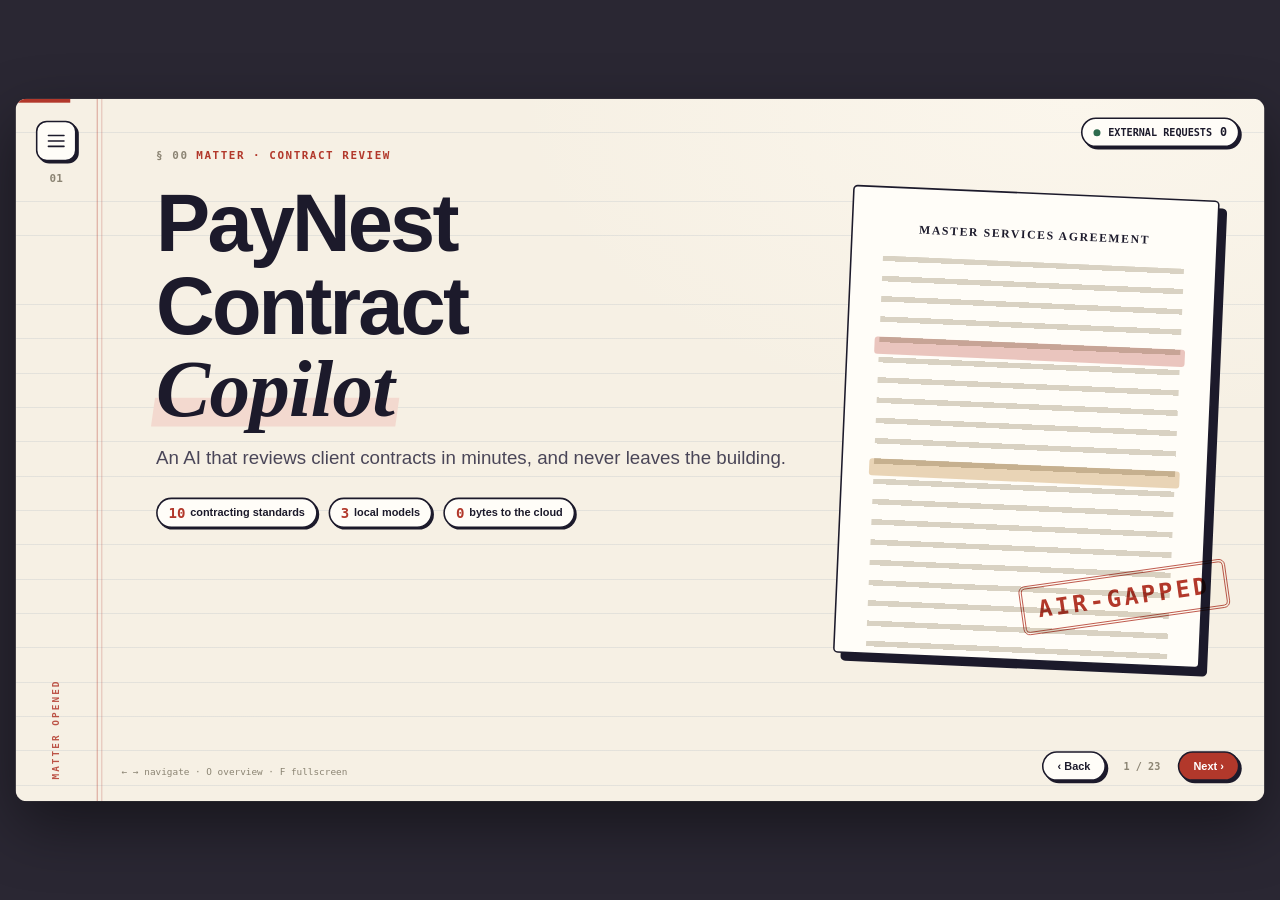
==== commit 5640f6b3: "Update the deck to the current presentation (hardware, models and speed slides, title fix) Copied fr" ====
--- a/index.html
+++ b/index.html
@@ -4,8 +4,9 @@
 <meta charset="utf-8">
 <meta name="viewport" content="width=device-width, initial-scale=1">
 <title>PayNest Contract Copilot</title>
-<link rel="stylesheet" href="css/deck.css?v=3">
-<link rel="stylesheet" href="css/demos.css?v=3">
+<link rel="stylesheet" href="css/deck.css?v=6">
+<link rel="stylesheet" href="css/demos.css?v=6">
+<link rel="stylesheet" href="css/specs.css?v=6">
 </head>
 <body>
 <!-- Icon set: inline, so the deck never fetches anything. -->
@@ -18,7 +19,6 @@
   <symbol id="i-lock" viewBox="0 0 24 24"><rect x="5" y="11" width="14" height="10" rx="2"/><path d="M8 11V7a4 4 0 0 1 8 0v4"/></symbol>
   <symbol id="i-building" viewBox="0 0 24 24"><path d="M4 21V5l8-3 8 3v16M2 21h20M9 21v-4h6v4M8 8h1M15 8h1M8 12h1M15 12h1"/></symbol>
   <symbol id="i-chat" viewBox="0 0 24 24"><path d="M4 5h16v11H9l-5 4z"/><path d="M8 9h8M8 12h5"/></symbol>
-  <symbol id="i-list" viewBox="0 0 24 24"><path d="M9 6h11M9 12h11M9 18h11M4 6h1M4 12h1M4 18h1"/></symbol>
   <symbol id="i-marker" viewBox="0 0 24 24"><path d="M15 4l5 5-9 9H6v-5z"/><path d="M4 21h16"/></symbol>
   <symbol id="i-pen" viewBox="0 0 24 24"><path d="M3 21c3-1 5-1 7 0s4 1 6 0M14 4l6 6-8 8-4 0 0-4z"/></symbol>
   <symbol id="i-send" viewBox="0 0 24 24"><path d="M3 11l18-8-8 18-2-8z"/></symbol>
@@ -36,8 +36,11 @@
   <symbol id="i-bolt" viewBox="0 0 24 24"><path d="M13 2L4 14h7l-1 8 9-12h-7z"/></symbol>
   <symbol id="i-check" viewBox="0 0 24 24"><path d="M5 12l5 5 9-10"/></symbol>
   <symbol id="i-x" viewBox="0 0 24 24"><path d="M6 6l12 12M18 6L6 18"/></symbol>
+  <symbol id="i-laptop" viewBox="0 0 24 24"><rect x="5" y="4" width="14" height="11" rx="1.5"/><path d="M2 19h20l-2-4H4z"/></symbol>
+  <symbol id="i-box" viewBox="0 0 24 24"><rect x="3" y="8" width="18" height="9" rx="2.5"/><path d="M7 20h10M7 12.5h.01"/></symbol>
+  <symbol id="i-gpu" viewBox="0 0 24 24"><rect x="2" y="6" width="20" height="11" rx="1.5"/><circle cx="9" cy="11.5" r="3"/><circle cx="16" cy="11.5" r="2"/><path d="M5 17v3"/></symbol>
+  <symbol id="i-gift" viewBox="0 0 24 24"><path d="M12 3H5v7l10 10 6-6L11 4z"/><path d="M8 7h.01"/></symbol>
   <symbol id="i-user" viewBox="0 0 24 24"><circle cx="12" cy="8" r="4"/><path d="M4 21a8 8 0 0 1 16 0"/></symbol>
-  <symbol id="i-wifi" viewBox="0 0 24 24"><path d="M2 9a15 15 0 0 1 20 0M5 13a10 10 0 0 1 14 0M8.5 16.5a5 5 0 0 1 7 0M12 20h.01"/></symbol>
 </svg>
 
 <div class="stage"><div class="deck" id="deck">
@@ -54,7 +57,7 @@
   <!-- 01 Title -->
   <section class="slide" data-label="Matter opened">
     <div class="kicker"><span>§ 00</span>Matter · contract review</div>
-    <h1 style="margin-top:26px">PayNest<br>Contract <em>Copilot</em></h1>
+    <h1 style="margin-top:26px">PayNest<br>Contract<br><em style="margin-left:0">Copilot</em></h1>
     <p class="lede">An AI that reviews client contracts in minutes, and never leaves the building.</p>
     <div class="title-chips reveal">
       <span class="chip"><b>10</b> contracting standards</span>
@@ -274,9 +277,52 @@
     <div class="body" id="results"></div>
   </section>
 
-  <!-- 20 Close -->
+  <!-- 20 Hardware -->
+  <section class="slide" data-label="Hardware + pricing">
+    <div class="kicker"><span>§ 20</span>Hardware · what to buy</div>
+    <h2>Memory is the <em>limit</em>.</h2>
+    <div class="body hw">
+      <div class="hw-need reveal">
+        <div class="card hw-row"><div class="icon ok"><svg><use href="#i-chip"/></svg></div><div><b>16 GB+</b><span>Memory</span></div></div>
+        <div class="card hw-row"><div class="icon navy"><svg><use href="#i-bolt"/></svg></div><div><b>GPU</b><span>Apple or NVIDIA</span></div></div>
+        <div class="card hw-row"><div class="icon amber"><svg><use href="#i-db"/></svg></div><div><b>30 GB+</b><span>Free disk</span></div></div>
+      </div>
+      <div class="hw-buy reveal">
+        <div class="os-head"><span class="tag">Mac</span></div>
+        <div class="os-head"><span class="tag">Windows</span></div>
+        <div class="card buy"><div class="icon navy"><svg><use href="#i-box"/></svg></div><div><b>Mac mini M6</b><span>16 GB</span></div><div class="price">$899</div></div>
+        <div class="card buy"><div class="icon amber"><svg><use href="#i-laptop"/></svg></div><div><b>Lenovo LOQ 15</b><span>16 GB · RTX 5060</span></div><div class="price">~$999</div></div>
+        <div class="card buy"><div class="icon navy"><svg><use href="#i-laptop"/></svg></div><div><b>MacBook Air M5</b><span>16 GB</span></div><div class="price">$1,099</div></div>
+        <div class="card buy"><div class="icon amber"><svg><use href="#i-gpu"/></svg></div><div><b>HP Omen PC</b><span>16 GB · RTX 5060 Ti</span></div><div class="price">~$1,100</div></div>
+        <div class="card buy free"><div class="icon ok"><svg><use href="#i-gift"/></svg></div><div><b>One-time hardware cost</b><span>No subscriptions · no recurring costs · free software</span></div><div class="price">$0/mo</div></div>
+      </div>
+      <div class="spec-note">US prices, 2026, from retailers and press. Check before buying.</div>
+    </div>
+  </section>
+
+  <!-- 21 Models, storage, speed -->
+  <section class="slide" data-label="Models + speed">
+    <div class="kicker"><span>§ 21</span>Ollama · storage · speed</div>
+    <h2>Three models. <em>Minutes</em> per review.</h2>
+    <div class="body run">
+      <div class="run-models reveal">
+        <div class="card model"><div class="model-top"><span class="tag">Analyst</span><div class="model-size">4.7 GB</div></div><b>qwen2.5:7b-instruct</b><span>Summary · chat · review</span></div>
+        <div class="card model"><div class="model-top"><span class="tag">Judge</span><div class="model-size">4.9 GB</div></div><b>llama3.1:8b</b><span>Evals only</span></div>
+        <div class="card model"><div class="model-top"><span class="tag">Embed</span><div class="model-size">274 MB</div></div><b>nomic-embed-text</b><span>Uploads · searches</span></div>
+      </div>
+      <div class="run-tiles reveal">
+        <div class="card run-tile"><div class="top"><div class="icon navy"><svg><use href="#i-db"/></svg></div><b>~17 GB</b></div><span>Models 10 · Docker 6 · Python 1</span></div>
+        <div class="card run-tile"><div class="top"><div class="icon ok"><svg><use href="#i-chip"/></svg></div><b>16 GB</b></div><span>Memory</span></div>
+        <div class="card run-tile"><div class="top"><div class="icon amber"><svg><use href="#i-bolt"/></svg></div><b>GPU</b></div><span>Apple or NVIDIA</span></div>
+        <div class="card run-tile"><div class="top"><div class="icon"><svg><use href="#i-clock"/></svg></div><b>~1–2 min</b></div><span>One review (estimate)</span></div>
+      </div>
+      <div class="spec-note">Review time is an estimate for 16 GB + GPU.</div>
+    </div>
+  </section>
+
+  <!-- 22 Close -->
   <section class="slide" data-label="Takeaways" data-demo="close">
-    <div class="kicker"><span>§ 20</span>Takeaways</div>
+    <div class="kicker"><span>§ 22</span>Takeaways</div>
     <h2>Five ideas to take <em>home</em>.</h2>
     <div class="body" id="close"></div>
   </section>
@@ -284,21 +330,21 @@
   <div class="hint">← → navigate · O overview · F fullscreen</div>
   <nav class="nav">
     <button class="back" id="back">‹ Back</button>
-    <span class="count" id="count">1 / 20</span>
+    <span class="count" id="count">1 / 23</span>
     <button class="next" id="next">Next ›</button>
   </nav>
   <div class="overview" id="overview"><h3>ALL SLIDES · press O to close</h3><div class="ov-grid" id="ov-grid"></div></div>
 </div></div>
 
-<script src="js/data.js?v=3"></script>
-<script src="js/deck.js?v=3"></script>
-<script src="js/demo_airgap.js?v=3"></script>
-<script src="js/demo_ingest.js?v=3"></script>
-<script src="js/demo_standards.js?v=3"></script>
-<script src="js/demo_review.js?v=3"></script>
-<script src="js/demo_guards.js?v=3"></script>
-<script src="js/demo_score.js?v=3"></script>
-<script src="js/demo_gate.js?v=3"></script>
-<script src="js/demo_results.js?v=3"></script>
+<script src="js/data.js?v=6"></script>
+<script src="js/deck.js?v=6"></script>
+<script src="js/demo_airgap.js?v=6"></script>
+<script src="js/demo_ingest.js?v=6"></script>
+<script src="js/demo_standards.js?v=6"></script>
+<script src="js/demo_review.js?v=6"></script>
+<script src="js/demo_guards.js?v=6"></script>
+<script src="js/demo_score.js?v=6"></script>
+<script src="js/demo_gate.js?v=6"></script>
+<script src="js/demo_results.js?v=6"></script>
 </body>
 </html>
--- a/css/demos.css
+++ b/css/demos.css
@@ -32,18 +32,6 @@
 .typed::after { content: "▍"; color: var(--seal); animation: blink 1s infinite; } .typed.done::after { content: ""; }
 .redline-stamp { position: absolute; right: 30px; top: -22px; }
 
-/* 03 promise */
-.promise { display: grid; grid-template-columns: 1fr 120px 1.4fr; align-items: center; gap: 30px; }
-.icon.big { width: 120px; height: 120px; border-radius: 30px; } .icon.big svg { width: 64px; height: 64px; }
-.promise-cloud { display: flex; flex-direction: column; align-items: center; gap: 16px; font: 700 22px var(--sans); position: relative; opacity: .7; }
-.promise-cloud .stamp { position: absolute; top: -46px; right: -10px; font-size: 18px; }
-.promise-wall { height: 360px; display: grid; place-items: center; background: repeating-linear-gradient(0deg, var(--seal) 0 26px, #8e2a20 26px 30px); border: 2.5px solid var(--ink); border-radius: 10px; box-shadow: var(--shadow); color: #fff; }
-.promise-wall svg { width: 50px; height: 50px; stroke: currentColor; fill: none; stroke-width: 2; background: var(--seal); padding: 6px; border-radius: 8px; }
-.promise-home { padding: 34px; display: flex; flex-direction: column; align-items: center; gap: 22px; } .promise-home > b { font-size: 24px; }
-.home-row { display: flex; gap: 12px; flex-wrap: wrap; justify-content: center; }
-.mini { display: inline-flex; align-items: center; gap: 8px; padding: 9px 14px; border: 2px solid var(--ink); border-radius: 12px; font-weight: 700; background: var(--paper); }
-.mini svg { width: 22px; height: 22px; stroke: var(--seal); fill: none; stroke-width: 2; }
-
 /* 04 features */
 .features { display: grid; grid-template-columns: repeat(3, 1fr); grid-template-rows: 1fr 1fr; gap: 24px; }
 .feat { padding: 26px; display: flex; flex-direction: column; gap: 10px; transition: transform .2s; }
@@ -55,19 +43,10 @@
 .stack-list { display: grid; gap: 10px; align-content: center; }
 .stack-list div { display: flex; align-items: center; gap: 12px; font-weight: 700; font-size: 19px; padding: 8px 12px; background: var(--card); border: 2px solid var(--ink); border-radius: 12px; }
 .stack-list .tag { width: 96px; text-align: center; }
-.zones { display: grid; gap: 20px; align-content: center; }
-.zone { padding: 20px 22px; } .zone p { margin: 10px 0 0; font-size: 21px; font-weight: 700; }
-.zone.dashed { border-style: dashed; box-shadow: none; background: transparent; }
 .obs { display: grid; gap: 18px; align-content: center; }
 .obs-row { display: flex; gap: 16px; align-items: center; padding: 18px; }
 .obs-row b { display: block; font-size: 22px; } .obs-row span { color: var(--ink-2); font-size: 16px; }
 .pipe { display: grid; grid-template-rows: 1fr auto; gap: 22px; }
-.pipe-strip { display: grid; grid-template-columns: repeat(8, 1fr); gap: 10px; }
-.pipe-strip div { display: flex; flex-direction: column; align-items: center; gap: 6px; padding: 12px 6px; border: 2px solid var(--ink); border-radius: 14px; background: var(--card); font-weight: 750; font-size: 15px; animation: lit 8s infinite; }
-.pipe-strip svg { width: 28px; height: 28px; stroke: var(--seal); fill: none; stroke-width: 2; }
-.pipe-strip div:nth-child(2) { animation-delay: 1s; } .pipe-strip div:nth-child(3) { animation-delay: 2s; } .pipe-strip div:nth-child(4) { animation-delay: 3s; }
-.pipe-strip div:nth-child(5) { animation-delay: 4s; } .pipe-strip div:nth-child(6) { animation-delay: 5s; } .pipe-strip div:nth-child(7) { animation-delay: 6s; } .pipe-strip div:nth-child(8) { animation-delay: 7s; }
-@keyframes lit { 0%, 12% { background: var(--ink); color: #fff; box-shadow: 4px 4px 0 var(--seal); transform: translateY(-4px); } 14%, 100% { background: var(--card); color: var(--ink); box-shadow: none; transform: none; } }
 
 /* 07 air-gap */
 .ag-wrap { display: grid; grid-template-columns: 1fr 380px; gap: 22px; height: 100%; }
@@ -156,7 +135,6 @@
 .job .tick { width: 26px; height: 26px; border-radius: 50%; background: var(--ok); display: grid; place-items: center; transform: scale(0); transition: transform .3s cubic-bezier(.3,1.6,.5,1); }
 .job .tick svg { width: 16px; height: 16px; stroke: #fff; fill: none; stroke-width: 3; }
 .job.done { opacity: 1; border-color: var(--ink); background: var(--card); } .job.done .tick { transform: scale(1); }
-.job .tick::after { display: none; }
 
 /* 12 review */
 .rv-wrap { display: grid; grid-template-columns: 1fr 330px; gap: 22px; height: 100%; }
--- a/css/specs.css
+++ b/css/specs.css
@@ -0,0 +1,32 @@
+/* Hardware and running-cost slides: icon cards with very little text. */
+.hw { display: grid; grid-template-columns: 340px 1fr; gap: 26px; }
+.hw-need { display: grid; gap: 16px; }
+.hw-row { display: flex; align-items: center; gap: 16px; padding: 12px 16px; }
+.hw-row .icon, .run-tile .icon { width: 60px; height: 60px; border-radius: 16px; }
+.hw-row .icon svg, .run-tile .icon svg { width: 32px; height: 32px; }
+.hw-row b { display: block; font-size: 30px; font-weight: 850; letter-spacing: -.02em; }
+.hw-row span { font-size: 16px; color: var(--ink-2); }
+.hw-buy { display: grid; grid-template-columns: 1fr 1fr; grid-template-rows: auto 1fr 1fr auto; gap: 12px 16px; }
+.os-head { line-height: 1; }
+.buy { display: flex; align-items: center; gap: 16px; padding: 12px 20px; }
+.buy b { display: block; font-size: 22px; font-weight: 800; }
+.buy span { font-size: 16px; color: var(--ink-2); }
+.buy .price { margin-left: auto; font: 800 30px var(--mono); letter-spacing: -.03em; color: var(--seal); white-space: nowrap; }
+.buy .price.small { font-size: 22px; }
+.free { grid-column: 1 / -1; background: var(--ok-soft); }
+.free .price { color: var(--ok); }
+
+.run { display: grid; grid-template-rows: 1fr 1fr; gap: 20px; }
+.run-models, .run-tiles { display: grid; gap: 18px; }
+.run-models { grid-template-columns: repeat(3, 1fr); }
+.run-tiles { grid-template-columns: repeat(4, 1fr); }
+.model { display: flex; flex-direction: column; justify-content: center; gap: 8px; padding: 14px 22px; }
+.model-top { display: flex; align-items: center; justify-content: space-between; }
+.model-size { font: 800 30px var(--mono); letter-spacing: -.03em; color: var(--seal); }
+.model b { font: 700 20px var(--mono); }
+.model > span { font-size: 17px; color: var(--ink-2); }
+.run-tile { display: flex; flex-direction: column; justify-content: center; gap: 6px; padding: 12px 18px; }
+.run-tile .top { display: flex; align-items: center; gap: 12px; }
+.run-tile b { font-size: 29px; font-weight: 850; letter-spacing: -.02em; white-space: nowrap; }
+.run-tile span { font-size: 16px; color: var(--ink-2); }
+.spec-note { position: absolute; left: 0; bottom: -28px; font: 12px var(--mono); color: var(--muted); }
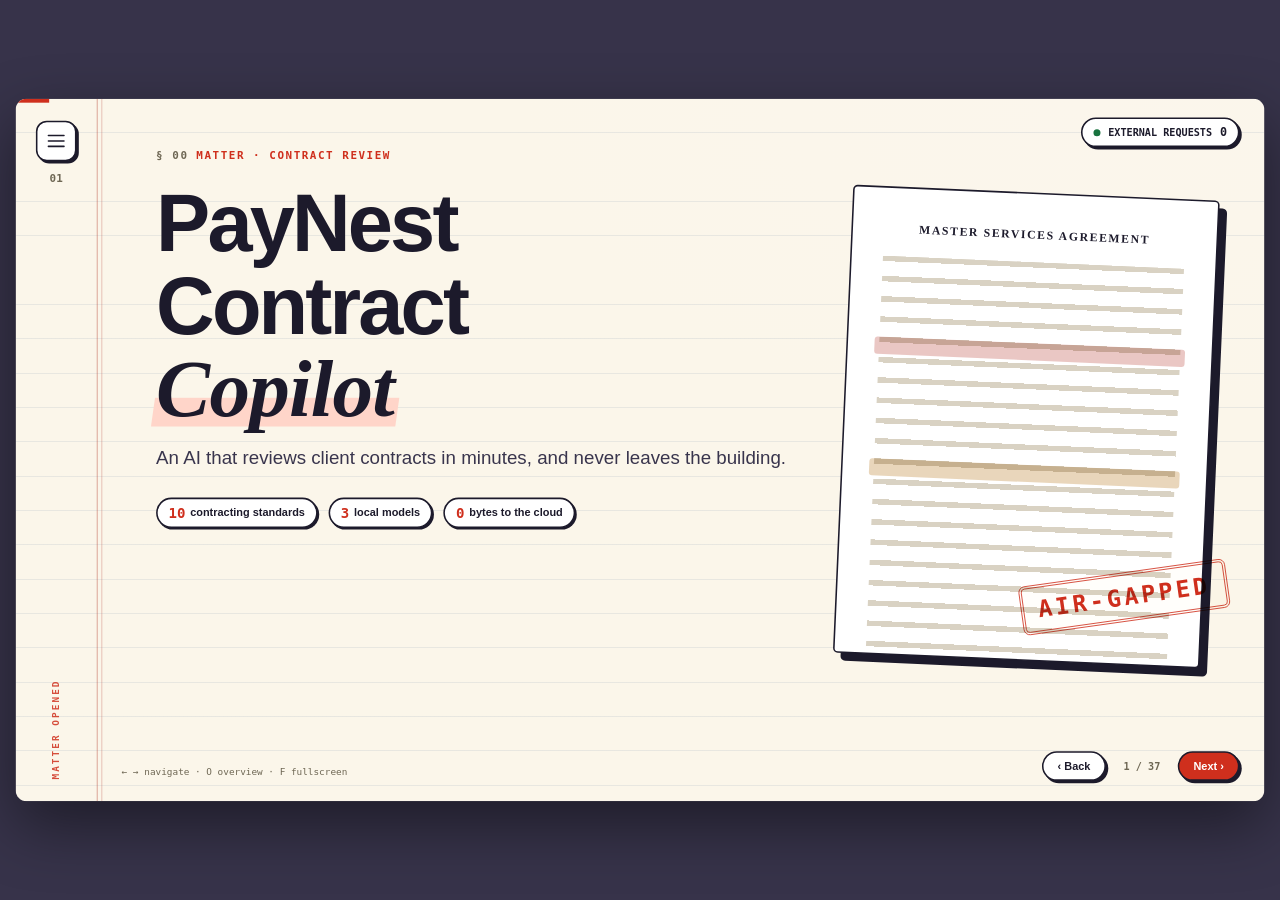
==== commit 2d980f99: "Update the deck: technical slides, real logos and brighter colors Co-Authored-By: Claude Opus 5.5 <n" ====
--- a/index.html
+++ b/index.html
@@ -4,9 +4,10 @@
 <meta charset="utf-8">
 <meta name="viewport" content="width=device-width, initial-scale=1">
 <title>PayNest Contract Copilot</title>
-<link rel="stylesheet" href="css/deck.css?v=6">
+<link rel="stylesheet" href="css/deck.css?v=7">
 <link rel="stylesheet" href="css/demos.css?v=6">
 <link rel="stylesheet" href="css/specs.css?v=6">
+<link rel="stylesheet" href="css/tech.css?v=1">
 </head>
 <body>
 <!-- Icon set: inline, so the deck never fetches anything. -->
@@ -40,6 +41,25 @@
   <symbol id="i-box" viewBox="0 0 24 24"><rect x="3" y="8" width="18" height="9" rx="2.5"/><path d="M7 20h10M7 12.5h.01"/></symbol>
   <symbol id="i-gpu" viewBox="0 0 24 24"><rect x="2" y="6" width="20" height="11" rx="1.5"/><circle cx="9" cy="11.5" r="3"/><circle cx="16" cy="11.5" r="2"/><path d="M5 17v3"/></symbol>
   <symbol id="i-gift" viewBox="0 0 24 24"><path d="M12 3H5v7l10 10 6-6L11 4z"/><path d="M8 7h.01"/></symbol>
+  <symbol id="i-coin" viewBox="0 0 24 24"><circle cx="12" cy="12" r="9"/><path d="M9 8h6M9 11.5h6M9 8c4 0 5 3.5 1 4.5l4 3.5"/></symbol>
+  <symbol id="i-door" viewBox="0 0 24 24"><path d="M6 21V3h10v18M3 21h18M13 12h.01"/><path d="M16 8l4 4-4 4"/></symbol>
+  <symbol id="i-gavel" viewBox="0 0 24 24"><path d="M13 4l7 7M10 7l7 7M12 5l5 5-3 3-5-5zM10.5 11L4 17.5 6.5 20l6.5-6.5M4 22h10"/></symbol>
+  <symbol id="i-hand" viewBox="0 0 24 24"><path d="M2 13l5-3 4 1 5 3c1 .7.2 2.4-1 2l-4-1M7 10l5-5 4 1 6 6M2 13l5 7 7 1 7-6"/></symbol>
+  <symbol id="i-mute" viewBox="0 0 24 24"><path d="M4 5h16v11H9l-5 4zM9 8l6 5M15 8l-6 5"/></symbol>
+  <symbol id="i-key" viewBox="0 0 24 24"><circle cx="8" cy="15" r="5"/><path d="M12 11l8-8M16 7l3 3M13 10l2 2"/></symbol>
+  <symbol id="i-gauge" viewBox="0 0 24 24"><path d="M3 18a9 9 0 1 1 18 0M12 18l4-7"/><circle cx="12" cy="18" r="1.4"/></symbol>
+  <symbol id="i-layers" viewBox="0 0 24 24"><path d="M12 3l9 5-9 5-9-5zM3 12l9 5 9-5M3 16l9 5 9-5"/></symbol>
+  <symbol id="i-floor" viewBox="0 0 24 24"><path d="M3 20h18M12 16V4M7 9l5-5 5 5"/></symbol>
+  <symbol id="i-browser" viewBox="0 0 24 24"><rect x="3" y="4" width="18" height="16" rx="2"/><path d="M3 9h18M6.5 6.5h.01M9.5 6.5h.01M13 13l2 5 1-2 2-1z"/></symbol>
+  <symbol id="i-flow" viewBox="0 0 24 24"><circle cx="5" cy="12" r="2.5"/><circle cx="19" cy="6" r="2.5"/><circle cx="19" cy="18" r="2.5"/><path d="M7.5 11l9-4M7.5 13l9 4"/></symbol>
+  <symbol id="i-tag" viewBox="0 0 24 24"><path d="M3 3h9l9 9-9 9-9-9zM8 8h.01"/></symbol>
+  <symbol id="i-clipboard" viewBox="0 0 24 24"><rect x="5" y="4" width="14" height="17" rx="2"/><path d="M9 4V2h6v2M9 10l1.5 1.5L13 9M9 16h6"/></symbol>
+  <symbol id="i-link" viewBox="0 0 24 24"><path d="M10 14a4 4 0 0 0 6 0l3-3a4 4 0 0 0-6-6l-1 1M14 10a4 4 0 0 0-6 0l-3 3a4 4 0 0 0 6 6l1-1"/></symbol>
+  <symbol id="i-gpu" viewBox="0 0 24 24"><rect x="2" y="6" width="20" height="11" rx="1.5"/><circle cx="9" cy="11.5" r="3"/><circle cx="16" cy="11.5" r="2"/><path d="M5 17v3"/></symbol>
+  <symbol id="i-box" viewBox="0 0 24 24"><path d="M12 2l9 5v10l-9 5-9-5V7zM3 7l9 5 9-5M12 12v10"/></symbol>
+  <symbol id="i-disk" viewBox="0 0 24 24"><rect x="3" y="5" width="18" height="14" rx="2"/><path d="M3 13h18M7 16h.01M11 16h.01"/></symbol>
+  <symbol id="i-code" viewBox="0 0 24 24"><path d="M8 7l-5 5 5 5M16 7l5 5-5 5M14 4l-4 16"/></symbol>
+  <symbol id="i-bug" viewBox="0 0 24 24"><rect x="8" y="8" width="8" height="12" rx="4"/><path d="M9 5l2 3M15 5l-2 3M3 10l5 2M21 10l-5 2M3 20l5-3M21 20l-5-3M3 15h5M21 15h-5"/></symbol>
   <symbol id="i-user" viewBox="0 0 24 24"><circle cx="12" cy="8" r="4"/><path d="M4 21a8 8 0 0 1 16 0"/></symbol>
 </svg>
 
@@ -327,10 +347,108 @@
     <div class="body" id="close"></div>
   </section>
 
+  <!-- 24 Words: contract -->
+  <section class="slide" data-label="Words: contract" data-demo="t-words-contract">
+    <div class="kicker"><span>§ 23</span>Words · the contract</div>
+    <h2>The <em>contract</em> words.</h2>
+    <div class="body tech" id="t-words-contract"></div>
+  </section>
+
+  <!-- 25 Words: review -->
+  <section class="slide" data-label="Words: review" data-demo="t-words-review">
+    <div class="kicker"><span>§ 24</span>Words · the review</div>
+    <h2>The <em>review</em> words.</h2>
+    <div class="body tech" id="t-words-review"></div>
+  </section>
+
+  <!-- 26 The rules -->
+  <section class="slide" data-label="The rules" data-demo="t-standards">
+    <div class="kicker"><span>§ 25</span>Compliance · in simple words</div>
+    <h2>Ten rules, <em>simply</em>.</h2>
+    <div class="body tech" id="t-standards"></div>
+  </section>
+
+  <!-- 27 Tech stack -->
+  <section class="slide" data-label="Tech stack" data-demo="t-stack">
+    <div class="kicker"><span>§ 26</span>Tech stack</div>
+    <h2>Every job, one <em>tool</em>.</h2>
+    <div class="body tech" id="t-stack"></div>
+  </section>
+
+  <!-- 28 Ollama -->
+  <section class="slide" data-label="Ollama" data-demo="t-ollama">
+    <div class="kicker"><span>§ 27</span>How it works · Ollama</div>
+    <h2>Ollama runs the <em>models</em>.</h2>
+    <div class="body tech" id="t-ollama"></div>
+  </section>
+
+  <!-- 29 Bifrost -->
+  <section class="slide" data-label="Bifrost" data-demo="t-bifrost">
+    <div class="kicker"><span>§ 28</span>How it works · Bifrost</div>
+    <h2>Bifrost is the only <em>door</em>.</h2>
+    <div class="body tech" id="t-bifrost"></div>
+  </section>
+
+  <!-- 30 Langfuse -->
+  <section class="slide" data-label="Langfuse" data-demo="t-langfuse">
+    <div class="kicker"><span>§ 29</span>How it works · Langfuse</div>
+    <h2>Prompts and <em>traces</em>.</h2>
+    <div class="body tech" id="t-langfuse"></div>
+  </section>
+
+  <!-- 31 Ragas -->
+  <section class="slide" data-label="Ragas" data-demo="t-ragas">
+    <div class="kicker"><span>§ 30</span>How it works · Ragas</div>
+    <h2>Ragas <em>grades</em> the answers.</h2>
+    <div class="body tech" id="t-ragas"></div>
+  </section>
+
+  <!-- 32 RAG -->
+  <section class="slide" data-label="RAG" data-demo="t-rag">
+    <div class="kicker"><span>§ 31</span>How it works · search</div>
+    <h2>From PDF to <em>cited</em> answer.</h2>
+    <div class="body tech" id="t-rag"></div>
+  </section>
+
+  <!-- 33 Review agent -->
+  <section class="slide" data-label="Review agent" data-demo="t-agent">
+    <div class="kicker"><span>§ 32</span>How it works · the agent</div>
+    <h2>The review <em>agent</em>.</h2>
+    <div class="body tech" id="t-agent"></div>
+  </section>
+
+  <!-- 34 Master -->
+  <section class="slide" data-label="Master" data-demo="t-master">
+    <div class="kicker"><span>§ 33</span>Architecture · everything</div>
+    <h2>The whole <em>system</em>.</h2>
+    <div class="body tech" id="t-master"></div>
+  </section>
+
+  <!-- 35 Hosting -->
+  <section class="slide" data-label="Hosting" data-demo="t-hosting">
+    <div class="kicker"><span>§ 34</span>Architecture · where it runs</div>
+    <h2>Where it <em>runs</em>.</h2>
+    <div class="body tech" id="t-hosting"></div>
+  </section>
+
+  <!-- 36 Testing -->
+  <section class="slide" data-label="Testing" data-demo="t-testing">
+    <div class="kicker"><span>§ 35</span>Testing</div>
+    <h2>Four <em>gates</em> of testing.</h2>
+    <div class="body tech" id="t-testing"></div>
+  </section>
+
+  <!-- 37 Red team -->
+  <section class="slide" data-label="Red team" data-demo="t-redteam">
+    <div class="kicker"><span>§ 36</span>Testing · red team</div>
+    <h2>We <em>attacked</em> it.</h2>
+    <div class="body tech" id="t-redteam"></div>
+  </section>
+
   <div class="hint">← → navigate · O overview · F fullscreen</div>
   <nav class="nav">
     <button class="back" id="back">‹ Back</button>
-    <span class="count" id="count">1 / 23</span>
+    <span class="count" id="count">1 / 37</span>
     <button class="next" id="next">Next ›</button>
   </nav>
   <div class="overview" id="overview"><h3>ALL SLIDES · press O to close</h3><div class="ov-grid" id="ov-grid"></div></div>
@@ -346,5 +464,9 @@
 <script src="js/demo_score.js?v=6"></script>
 <script src="js/demo_gate.js?v=6"></script>
 <script src="js/demo_results.js?v=6"></script>
+<script src="js/tech_diagram.js?v=7"></script>
+<script src="js/tech_words.js?v=7"></script>
+<script src="js/tech_parts.js?v=7"></script>
+<script src="js/tech_system.js?v=7"></script>
 </body>
 </html>
--- a/css/deck.css
+++ b/css/deck.css
@@ -1,17 +1,17 @@
 /* PayNest Contract Copilot — deck theme. Legal pad paper, seal-red ink, hard shadows.
    System fonts only: this deck makes no network requests (see the live counter, top right). */
 :root {
-  --paper: #f6f0e4; --paper-2: #efe6d3; --card: #fffdf8;
-  --ink: #1c1a2b; --ink-2: #4a4658; --muted: #8b8473; --line: #d8ccb5; --rule: rgba(64, 98, 140, .10);
-  --seal: #b2382b; --seal-soft: #f3d9cf; --ok: #2e6b4e; --ok-soft: #d8eadf;
-  --amber: #b7791f; --amber-soft: #f7e7c3; --navy: #23305e; --navy-soft: #dfe3f1; --hl: #f5df7a;
+  --paper: #fbf6ea; --paper-2: #f5ecd8; --card: #ffffff;
+  --ink: #1c1a2b; --ink-2: #39354d; --muted: #6e6754; --line: #dccfb5; --rule: rgba(64, 98, 140, .10);
+  --seal: #cf2f1d; --seal-soft: #ffd5c9; --ok: #18733f; --ok-soft: #cdeeda;
+  --amber: #cf8306; --amber-soft: #ffe7b0; --navy: #27409a; --navy-soft: #d9e0fa; --hl: #ffe45c;
   --shadow: 5px 5px 0 var(--ink); --shadow-sm: 3px 3px 0 var(--ink);
   --sans: -apple-system, BlinkMacSystemFont, "SF Pro Display", "Helvetica Neue", Arial, sans-serif;
   --serif: Charter, "Bitstream Charter", "Iowan Old Style", Georgia, serif;
   --mono: ui-monospace, "SF Mono", Menlo, Consolas, monospace;
 }
 * { box-sizing: border-box; }
-html, body { margin: 0; height: 100%; background: #2a2733; overflow: hidden; }
+html, body { margin: 0; height: 100%; background: #37334a; overflow: hidden; }
 body { font-family: var(--sans); color: var(--ink); -webkit-font-smoothing: antialiased; }
 button { font: inherit; color: inherit; cursor: pointer; }
 
--- a/css/tech.css
+++ b/css/tech.css
@@ -0,0 +1,33 @@
+/* Technical slides: big hand-drawn flow diagrams. System fonts only: nothing is downloaded. */
+:root { --hand: "Segoe Print", "Bradley Hand", "Comic Sans MS", "Chalkboard SE", cursive; }
+
+.body.tech { top: 172px; bottom: 84px; }
+.tech-svg { width: 100%; height: 100%; display: block; overflow: visible; }
+
+.t-line { fill: none; stroke: var(--ink); stroke-width: 3; stroke-linecap: round; stroke-linejoin: round; }
+.t-line.soft { stroke-width: 1.4; opacity: .35; }
+.t-edge { fill: none; stroke: var(--ink); stroke-width: 3.5; stroke-linecap: round; }
+.t-edge.dash { stroke-dasharray: 3 11; }
+.t-edge.red { stroke: var(--seal); }
+.t-edge.green { stroke: var(--ok); }
+.t-edge.amber { stroke: var(--amber); }
+
+.t-group { fill: rgba(255, 255, 255, .35); stroke: var(--ink); stroke-width: 3; stroke-dasharray: 16 11; }
+.t-group.red { stroke: var(--seal); }
+.t-group.navy { stroke: var(--navy); }
+.t-pill { fill: var(--card); stroke: var(--ink); stroke-width: 3; }
+
+.t-icon { fill: none; stroke: var(--ink); stroke-width: 1.7; stroke-linecap: round; stroke-linejoin: round; }
+.t-label { font: 700 25px var(--hand); fill: var(--ink); }
+.t-sub { font: 400 17px var(--hand); fill: var(--ink-2); }
+.t-small { font: 700 15px var(--mono); fill: var(--ink-2); }
+.t-edge-label { font: 700 19px var(--hand); fill: var(--ink-2); paint-order: stroke; stroke: var(--paper); stroke-width: 7px; }
+.t-group-label { font: 700 21px var(--hand); fill: var(--ink); }
+.t-note { font: 700 24px var(--hand); fill: var(--seal); }
+.t-cross { stroke: var(--seal); stroke-width: 10; stroke-linecap: round; }
+.t-packet { fill: var(--seal); stroke: var(--card); stroke-width: 2.5; }
+.t-packet.green { fill: var(--ok); }
+.t-packet.amber { fill: var(--amber); }
+
+.fill-paper { fill: #ffffff; } .fill-red { fill: #ffe3db; } .fill-navy { fill: #e0e7ff; }
+.fill-green { fill: #d9f5e3; } .fill-amber { fill: #fff0c9; } .fill-pink { fill: #fbe6f2; }
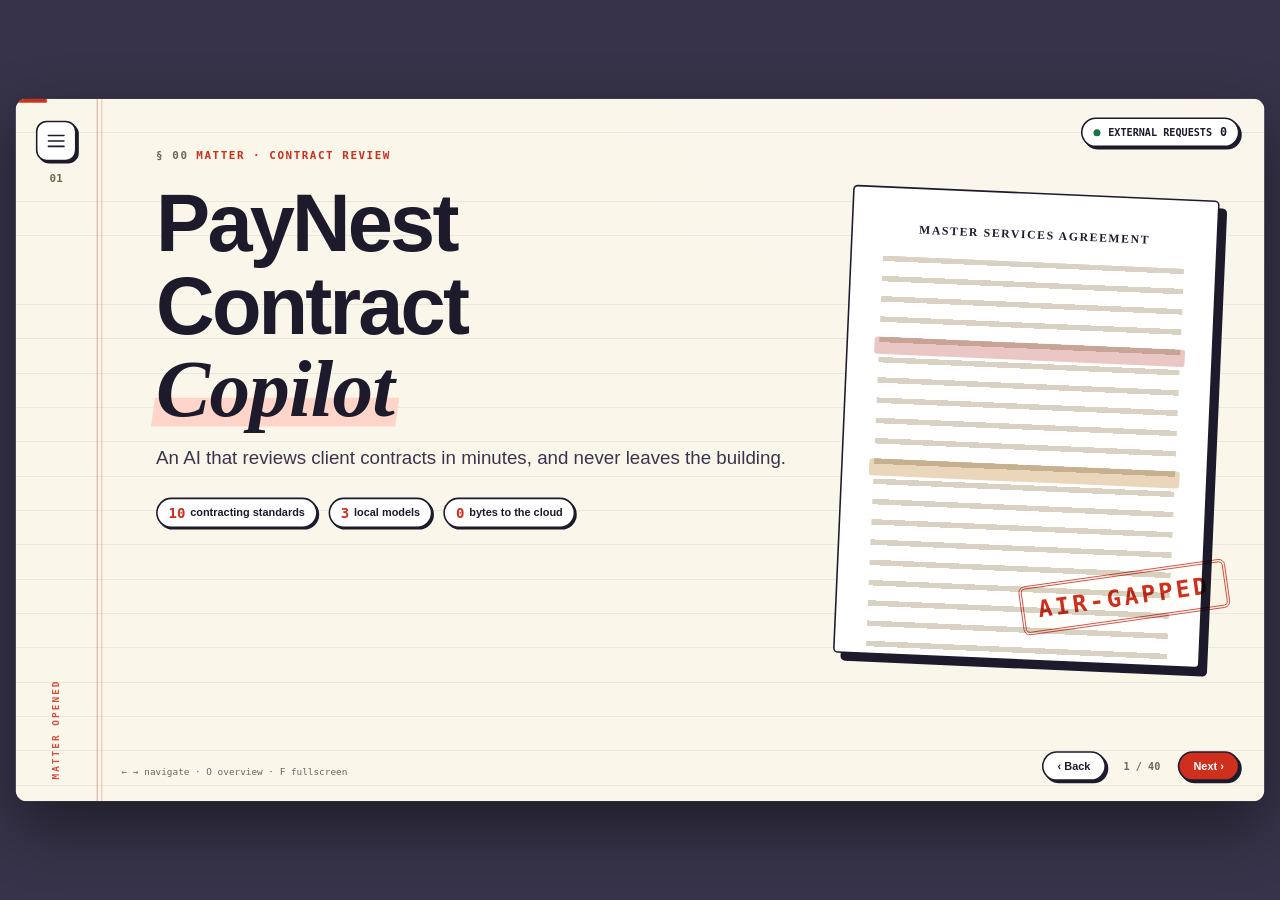
==== commit 8f79afc9: "Update the deck: known limits, class exercise, close; remove a stray line Co-Authored-By: Claude Opu" ====
--- a/index.html
+++ b/index.html
@@ -445,10 +445,31 @@
     <div class="body tech" id="t-redteam"></div>
   </section>
 
+  <!-- 38 Known limits -->
+  <section class="slide" data-label="Known limits" data-demo="t-limits">
+    <div class="kicker"><span>§ 37</span>Known limits</div>
+    <h2>What it still gets <em>wrong</em>.</h2>
+    <div class="body tech" id="t-limits"></div>
+  </section>
+
+  <!-- 39 Class exercise -->
+  <section class="slide" data-label="Class exercise" data-demo="t-exercise">
+    <div class="kicker"><span>§ 38</span>Class exercise</div>
+    <h2>Now you <em>review</em> one.</h2>
+    <div class="body tech" id="t-exercise"></div>
+  </section>
+
+  <!-- 40 Close -->
+  <section class="slide" data-label="Close" data-demo="t-close">
+    <div class="kicker"><span>§ 39</span>Close</div>
+    <h2>Any <em>questions</em>?</h2>
+    <div class="body tech" id="t-close"></div>
+  </section>
+
   <div class="hint">← → navigate · O overview · F fullscreen</div>
   <nav class="nav">
     <button class="back" id="back">‹ Back</button>
-    <span class="count" id="count">1 / 37</span>
+    <span class="count" id="count">1 / 40</span>
     <button class="next" id="next">Next ›</button>
   </nav>
   <div class="overview" id="overview"><h3>ALL SLIDES · press O to close</h3><div class="ov-grid" id="ov-grid"></div></div>
@@ -467,6 +488,7 @@
 <script src="js/tech_diagram.js?v=7"></script>
 <script src="js/tech_words.js?v=7"></script>
 <script src="js/tech_parts.js?v=7"></script>
-<script src="js/tech_system.js?v=7"></script>
+<script src="js/tech_system.js?v=9"></script>
+<script src="js/tech_close.js?v=1"></script>
 </body>
 </html>
